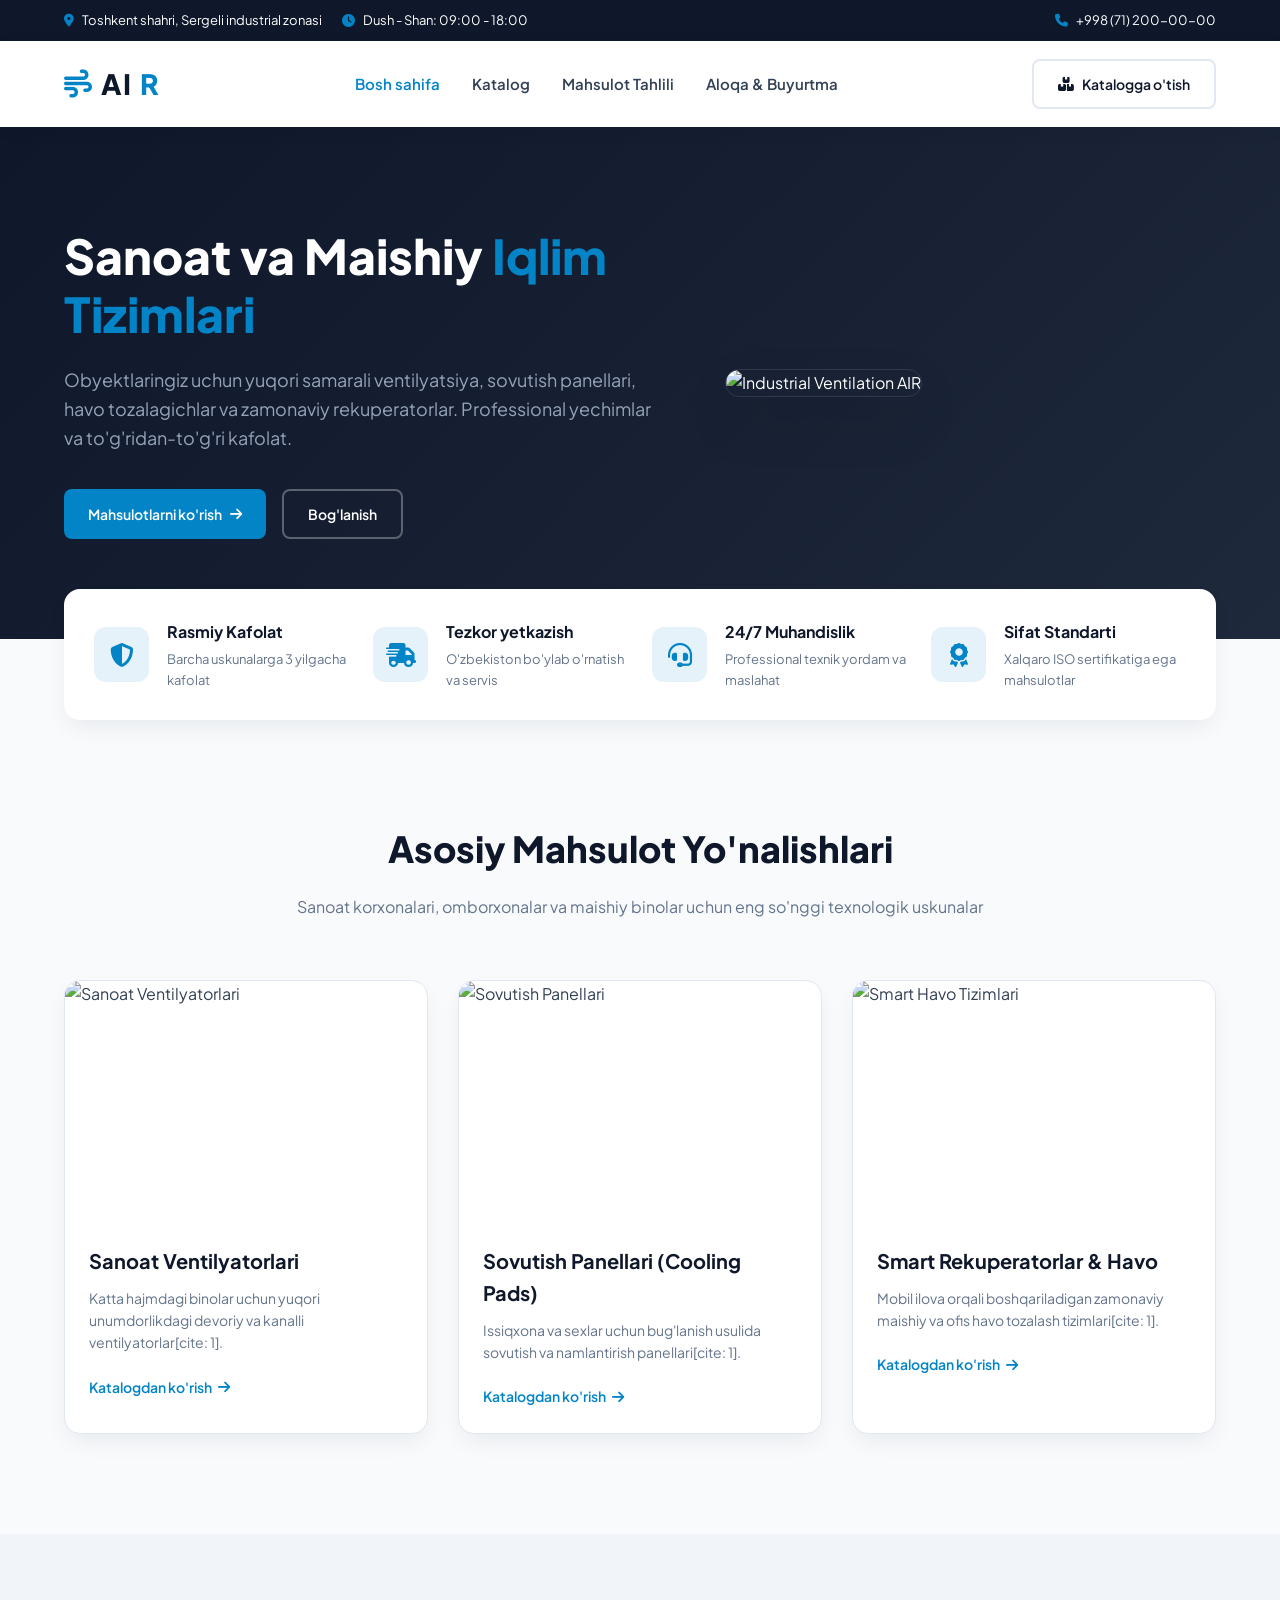
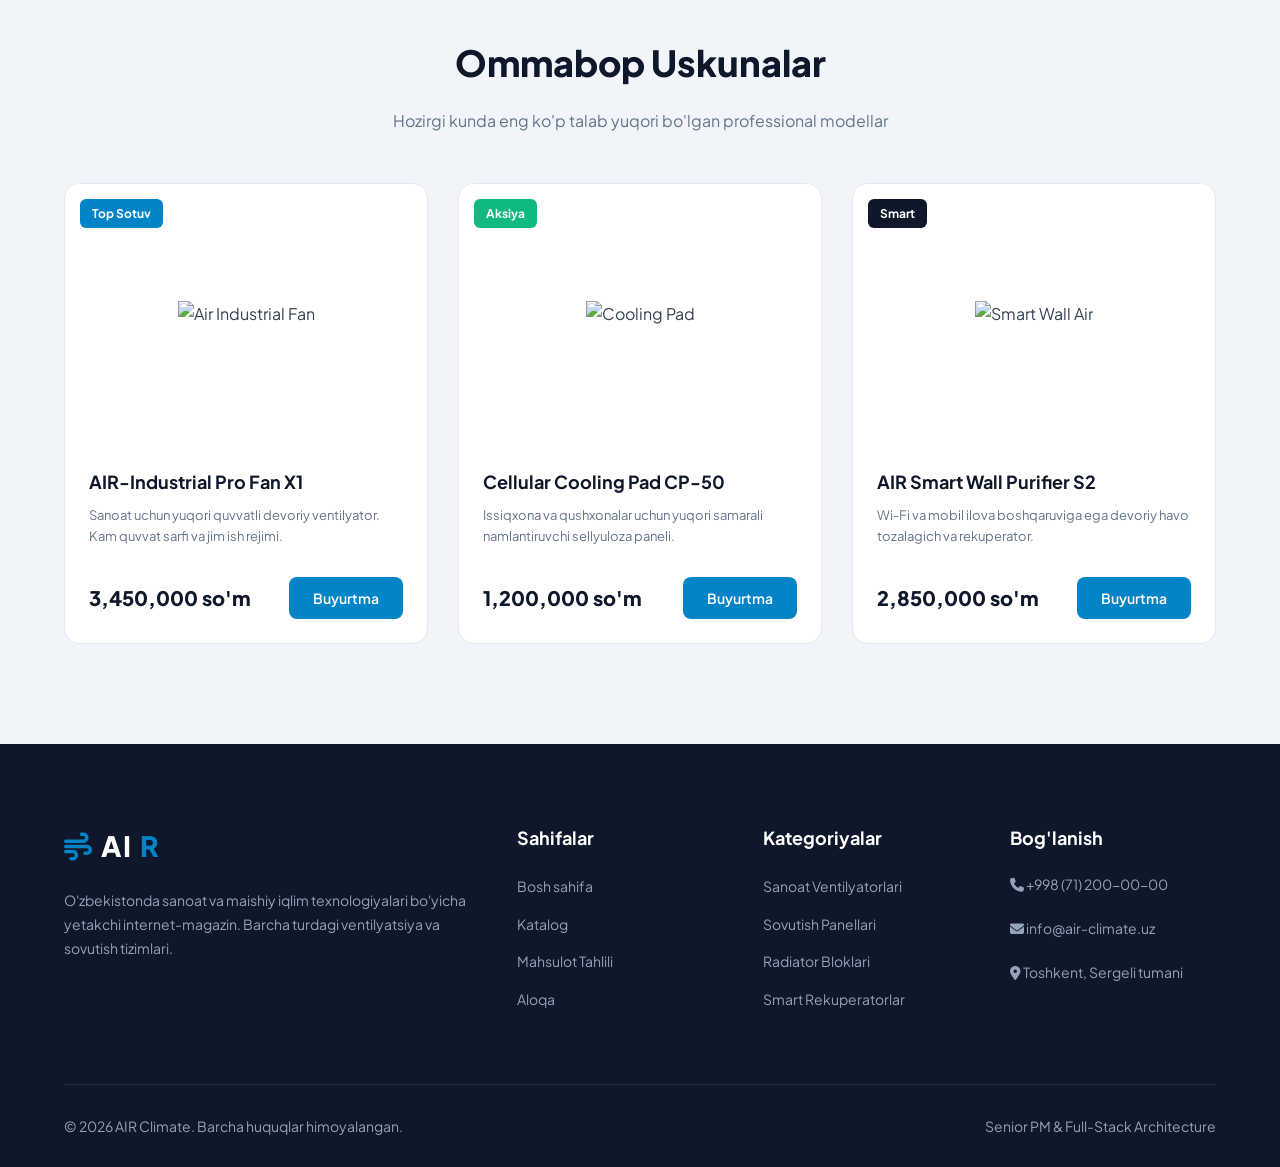
==== index.html @ 712cf358 "xabar" ====
<!DOCTYPE html>
<html lang="uz">
<head>
    <meta charset="UTF-8">
    <meta name="viewport" content="width=device-width, initial-scale=1.0">
    <title>AIR — Sanoat va Maishiy Ventilyatsiya, Sovutish Tizimlari</title>
    <!-- Google Fonts & FontAwesome -->
    <link href="https://fonts.googleapis.com/css2?family=Plus+Jakarta+Sans:wght@300;400;500;600;700;800&display=swap" rel="stylesheet">
    <link rel="stylesheet" href="https://cdnjs.cloudflare.com/ajax/libs/font-awesome/6.4.0/css/all.min.css">
    
    <style>
        :root {
            --primary: #0f172a;
            --primary-light: #1e293b;
            --accent: #0284c7;
            --accent-hover: #0369a1;
            --success: #10b981;
            --text-main: #334155;
            --text-light: #64748b;
            --bg-light: #f8fafc;
            --white: #ffffff;
            --border: #e2e8f0;
            --shadow: 0 10px 25px -5px rgba(15, 23, 42, 0.08);
            --transition: all 0.3s cubic-bezier(0.4, 0, 0.2, 1);
        }

        * {
            margin: 0;
            padding: 0;
            box-sizing: border-box;
            font-family: 'Plus Jakarta Sans', sans-serif;
        }

        body {
            background-color: var(--bg-light);
            color: var(--text-main);
            overflow-x: hidden;
            line-height: 1.6;
        }

        a {
            text-decoration: none;
            color: inherit;
        }

        ul {
            list-style: none;
        }

        /* Top Bar */
        .top-bar {
            background: var(--primary);
            color: var(--white);
            font-size: 13px;
            padding: 10px 5%;
            display: flex;
            justify-content: space-between;
            align-items: center;
        }

        .top-bar-left, .top-bar-right {
            display: flex;
            gap: 20px;
            align-items: center;
        }

        .top-bar i {
            color: var(--accent);
            margin-right: 6px;
        }

        /* Header & Navigation */
        header {
            background: var(--white);
            box-shadow: 0 4px 20px rgba(0,0,0,0.03);
            position: sticky;
            top: 0;
            z-index: 1000;
        }

        .navbar {
            max-width: 1400px;
            margin: 0 auto;
            padding: 18px 5%;
            display: flex;
            justify-content: space-between;
            align-items: center;
        }

        .logo {
            font-size: 28px;
            font-weight: 800;
            color: var(--primary);
            letter-spacing: 1px;
            display: flex;
            align-items: center;
            gap: 8px;
        }

        .logo span {
            color: var(--accent);
        }

        .nav-links {
            display: flex;
            gap: 32px;
            align-items: center;
        }

        .nav-links a {
            font-weight: 600;
            font-size: 15px;
            color: var(--text-main);
            transition: var(--transition);
        }

        .nav-links a:hover, .nav-links a.active {
            color: var(--accent);
        }

        .nav-actions {
            display: flex;
            gap: 15px;
            align-items: center;
        }

        .btn {
            padding: 12px 24px;
            border-radius: 8px;
            font-weight: 600;
            font-size: 14px;
            cursor: pointer;
            transition: var(--transition);
            border: none;
            display: inline-flex;
            align-items: center;
            gap: 8px;
        }

        .btn-primary {
            background: var(--accent);
            color: var(--white);
        }

        .btn-primary:hover {
            background: var(--accent-hover);
            transform: translateY(-2px);
            box-shadow: 0 6px 20px rgba(2, 132, 199, 0.3);
        }

        .btn-outline {
            background: transparent;
            border: 2px solid var(--border);
            color: var(--primary);
        }

        .btn-outline:hover {
            border-color: var(--accent);
            color: var(--accent);
        }

        /* Hero Section */
        .hero {
            background: linear-gradient(135deg, var(--primary) 0%, var(--primary-light) 100%);
            color: var(--white);
            padding: 100px 5%;
            position: relative;
            overflow: hidden;
        }

        .hero-container {
            max-width: 1400px;
            margin: 0 auto;
            display: grid;
            grid-template-columns: 1.1fr 0.9fr;
            gap: 60px;
            align-items: center;
        }

        .hero-content h1 {
            font-size: 48px;
            font-weight: 800;
            line-height: 1.2;
            margin-bottom: 24px;
        }

        .hero-content h1 span {
            color: var(--accent);
        }

        .hero-content p {
            font-size: 18px;
            color: #94a3b8;
            margin-bottom: 36px;
        }

        .hero-buttons {
            display: flex;
            gap: 16px;
        }

        .hero-image-wrapper {
            position: relative;
        }

        .hero-image-wrapper img {
            width: 100%;
            border-radius: 16px;
            box-shadow: 0 25px 50px -12px rgba(0, 0, 0, 0.5);
            border: 1px solid rgba(255,255,255,0.1);
        }

        /* Features Bar */
        .features-bar {
            max-width: 1400px;
            margin: -50px auto 0;
            padding: 0 5%;
            position: relative;
            z-index: 10;
        }

        .features-grid {
            background: var(--white);
            padding: 30px;
            border-radius: 16px;
            box-shadow: var(--shadow);
            display: grid;
            grid-template-columns: repeat(4, 1fr);
            gap: 24px;
        }

        .feature-item {
            display: flex;
            gap: 18px;
            align-items: center;
        }

        .feature-icon {
            width: 55px;
            height: 55px;
            background: rgba(2, 132, 199, 0.1);
            color: var(--accent);
            border-radius: 12px;
            display: flex;
            align-items: center;
            justify-content: center;
            font-size: 24px;
            flex-shrink: 0;
        }

        .feature-text h4 {
            font-size: 16px;
            font-weight: 700;
            color: var(--primary);
            margin-bottom: 4px;
        }

        .feature-text p {
            font-size: 13px;
            color: var(--text-light);
        }

        /* Categories Section */
        .section {
            max-width: 1400px;
            margin: 0 auto;
            padding: 100px 5%;
        }

        .section-header {
            text-align: center;
            max-width: 700px;
            margin: 0 auto 60px;
        }

        .section-header h2 {
            font-size: 36px;
            font-weight: 800;
            color: var(--primary);
            margin-bottom: 16px;
        }

        .section-header p {
            color: var(--text-light);
            font-size: 16px;
        }

        .categories-grid {
            display: grid;
            grid-template-columns: repeat(3, 1fr);
            gap: 30px;
        }

        .category-card {
            background: var(--white);
            border-radius: 16px;
            overflow: hidden;
            box-shadow: var(--shadow);
            transition: var(--transition);
            border: 1px solid var(--border);
        }

        .category-card:hover {
            transform: translateY(-8px);
            box-shadow: 0 20px 30px -10px rgba(0,0,0,0.1);
        }

        .category-img {
            height: 240px;
            width: 100%;
            overflow: hidden;
            position: relative;
        }

        .category-img img {
            width: 100%;
            height: 100%;
            object-fit: cover;
            transition: var(--transition);
        }

        .category-card:hover .category-img img {
            transform: scale(1.05);
        }

        .category-content {
            padding: 24px;
        }

        .category-content h3 {
            font-size: 20px;
            font-weight: 700;
            color: var(--primary);
            margin-bottom: 10px;
        }

        .category-content p {
            color: var(--text-light);
            font-size: 14px;
            margin-bottom: 20px;
        }

        .link-arrow {
            color: var(--accent);
            font-weight: 600;
            font-size: 14px;
            display: inline-flex;
            align-items: center;
            gap: 6px;
            transition: var(--transition);
        }

        .link-arrow:hover {
            gap: 10px;
        }

        /* Products Showcase */
        .products-section {
            background: #f1f5f9;
            padding: 100px 5%;
        }

        .products-grid {
            max-width: 1400px;
            margin: 0 auto;
            display: grid;
            grid-template-columns: repeat(3, 1fr);
            gap: 30px;
        }

        .product-card {
            background: var(--white);
            border-radius: 16px;
            border: 1px solid var(--border);
            overflow: hidden;
            display: flex;
            flex-direction: column;
            justify-content: space-between;
            transition: var(--transition);
        }

        .product-card:hover {
            transform: translateY(-5px);
            box-shadow: var(--shadow);
        }

        .product-badge {
            position: absolute;
            top: 15px;
            left: 15px;
            background: var(--accent);
            color: var(--white);
            padding: 5px 12px;
            font-size: 12px;
            font-weight: 700;
            border-radius: 6px;
            z-index: 2;
        }

        .product-img {
            height: 260px;
            position: relative;
            background: #fff;
            display: flex;
            align-items: center;
            justify-content: center;
            padding: 20px;
        }

        .product-img img {
            max-height: 100%;
            max-width: 100%;
            object-fit: contain;
        }

        .product-body {
            padding: 24px;
            flex-grow: 1;
            display: flex;
            flex-direction: column;
            justify-content: space-between;
        }

        .product-title {
            font-size: 18px;
            font-weight: 700;
            color: var(--primary);
            margin-bottom: 8px;
        }

        .product-desc {
            font-size: 13px;
            color: var(--text-light);
            margin-bottom: 16px;
        }

        .product-footer {
            display: flex;
            justify-content: space-between;
            align-items: center;
            margin-top: 15px;
        }

        .product-price {
            font-size: 20px;
            font-weight: 800;
            color: var(--primary);
        }

        /* Order Modal */
        .modal-overlay {
            position: fixed;
            top: 0;
            left: 0;
            width: 100%;
            height: 100%;
            background: rgba(15, 23, 42, 0.6);
            backdrop-filter: blur(5px);
            display: flex;
            align-items: center;
            justify-content: center;
            z-index: 2000;
            opacity: 0;
            visibility: hidden;
            transition: var(--transition);
        }

        .modal-overlay.active {
            opacity: 1;
            visibility: visible;
        }

        .modal {
            background: var(--white);
            width: 100%;
            max-width: 500px;
            border-radius: 20px;
            padding: 40px;
            box-shadow: 0 25px 50px -12px rgba(0, 0, 0, 0.25);
            transform: scale(0.9);
            transition: var(--transition);
            position: relative;
        }

        .modal-overlay.active .modal {
            transform: scale(1);
        }

        .modal-close {
            position: absolute;
            top: 20px;
            right: 20px;
            background: var(--bg-light);
            border: none;
            width: 36px;
            height: 36px;
            border-radius: 50%;
            font-size: 16px;
            cursor: pointer;
            color: var(--text-main);
            display: flex;
            align-items: center;
            justify-content: center;
            transition: var(--transition);
        }

        .modal-close:hover {
            background: var(--border);
        }

        .modal h3 {
            font-size: 24px;
            font-weight: 800;
            color: var(--primary);
            margin-bottom: 8px;
        }

        .modal p {
            color: var(--text-light);
            font-size: 14px;
            margin-bottom: 24px;
        }

        .form-group {
            margin-bottom: 20px;
        }

        .form-group label {
            display: block;
            font-size: 14px;
            font-weight: 600;
            color: var(--primary);
            margin-bottom: 8px;
        }

        .form-control {
            width: 100%;
            padding: 14px 16px;
            border: 2px solid var(--border);
            border-radius: 10px;
            font-size: 15px;
            outline: none;
            transition: var(--transition);
        }

        .form-control:focus {
            border-color: var(--accent);
        }

        /* Footer */
        footer {
            background: var(--primary);
            color: var(--white);
            padding: 80px 5% 30px;
        }

        .footer-grid {
            max-width: 1400px;
            margin: 0 auto 60px;
            display: grid;
            grid-template-columns: 2fr 1fr 1fr 1fr;
            gap: 40px;
        }

        .footer-col h4 {
            font-size: 18px;
            font-weight: 700;
            margin-bottom: 20px;
            color: var(--white);
        }

        .footer-col p {
            color: #94a3b8;
            font-size: 14px;
            margin-bottom: 20px;
            line-height: 1.7;
        }

        .footer-col ul li {
            margin-bottom: 12px;
        }

        .footer-col ul li a {
            color: #94a3b8;
            font-size: 14px;
            transition: var(--transition);
        }

        .footer-col ul li a:hover {
            color: var(--accent);
            padding-left: 5px;
        }

        .footer-bottom {
            max-width: 1400px;
            margin: 0 auto;
            padding-top: 30px;
            border-top: 1px solid rgba(255,255,255,0.1);
            display: flex;
            justify-content: space-between;
            align-items: center;
            color: #94a3b8;
            font-size: 14px;
        }

        @media (max-width: 1024px) {
            .hero-container, .features-grid, .categories-grid, .products-grid, .footer-grid {
                grid-template-columns: 1fr;
            }
            .nav-links {
                display: none;
            }
        }
    </style>
</head>
<body>

    <!-- Top Bar -->
    <div class="top-bar">
        <div class="top-bar-left">
            <span><i class="fa-solid fa-location-dot"></i> Toshkent shahri, Sergeli industrial zonasi</span>
            <span><i class="fa-solid fa-clock"></i> Dush - Shan: 09:00 - 18:00</span>
        </div>
        <div class="top-bar-right">
            <span><i class="fa-solid fa-phone"></i> +998 (71) 200-00-00</span>
        </div>
    </div>

    <!-- Header -->
    <header>
        <div class="navbar">
            <a href="index.html" class="logo">
                <i class="fa-solid fa-wind" style="color: var(--accent);"></i> AI<span>R</span>
            </a>
            <ul class="nav-links">
                <li><a href="index.html" class="active">Bosh sahifa</a></li>
                <li><a href="catalog.html">Katalog</a></li>
                <li><a href="product-detail.html">Mahsulot Tahlili</a></li>
                <li><a href="contact.html">Aloqa & Buyurtma</a></li>
            </ul>
            <div class="nav-actions">
                <a href="catalog.html" class="btn btn-outline"><i class="fa-solid fa-boxes-stacked"></i> Katalogga o'tish</a>
            </div>
        </div>
    </header>

    <!-- Hero Section -->
    <section class="hero">
        <div class="hero-container">
            <div class="hero-content">
                <h1>Sanoat va Maishiy <span>Iqlim Tizimlari</span></h1>
                <p>Obyektlaringiz uchun yuqori samarali ventilyatsiya, sovutish panellari, havo tozalagichlar va zamonaviy rekuperatorlar. Professional yechimlar va to'g'ridan-to'g'ri kafolat.</p>
                <div class="hero-buttons">
                    <a href="catalog.html" class="btn btn-primary">Mahsulotlarni ko'rish <i class="fa-solid fa-arrow-right"></i></a>
                    <a href="contact.html" class="btn btn-outline" style="color: white; border-color: rgba(255,255,255,0.3);">Bog'lanish</a>
                </div>
            </div>
            <div class="hero-image-wrapper">
                <img src="https://images.unsplash.com/photo-1581094288338-2314dddb7ece?auto=format&fit=crop&w=800&q=80" alt="Industrial Ventilation AIR">
            </div>
        </div>
    </section>

    <!-- Features Bar -->
    <div class="features-bar">
        <div class="features-grid">
            <div class="feature-item">
                <div class="feature-icon"><i class="fa-solid fa-shield-halved"></i></div>
                <div class="feature-text">
                    <h4>Rasmiy Kafolat</h4>
                    <p>Barcha uskunalarga 3 yilgacha kafolat</p>
                </div>
            </div>
            <div class="feature-item">
                <div class="feature-icon"><i class="fa-solid fa-truck-fast"></i></div>
                <div class="feature-text">
                    <h4>Tezkor yetkazish</h4>
                    <p>O'zbekiston bo'ylab o'rnatish va servis</p>
                </div>
            </div>
            <div class="feature-item">
                <div class="feature-icon"><i class="fa-solid fa-headset"></i></div>
                <div class="feature-text">
                    <h4>24/7 Muhandislik</h4>
                    <p>Professional texnik yordam va maslahat</p>
                </div>
            </div>
            <div class="feature-item">
                <div class="feature-icon"><i class="fa-solid fa-award"></i></div>
                <div class="feature-text">
                    <h4>Sifat Standarti</h4>
                    <p>Xalqaro ISO sertifikatiga ega mahsulotlar</p>
                </div>
            </div>
        </div>
    </div>

    <!-- Categories Section -->
    <section class="section">
        <div class="section-header">
            <h2>Asosiy Mahsulot Yo'nalishlari</h2>
            <p>Sanoat korxonalari, omborxonalar va maishiy binolar uchun eng so'nggi texnologik uskunalar</p>
        </div>
        <div class="categories-grid">
            <div class="category-card">
                <div class="category-img">
                    <img src="https://images.unsplash.com/photo-1621905251189-08b45d6a269e?auto=format&fit=crop&w=600&q=80" alt="Sanoat Ventilyatorlari">
                </div>
                <div class="category-content">
                    <h3>Sanoat Ventilyatorlari</h3>
                    <p>Katta hajmdagi binolar uchun yuqori unumdorlikdagi devoriy va kanalli ventilyatorlar[cite: 1].</p>
                    <a href="catalog.html" class="link-arrow">Katalogdan ko'rish <i class="fa-solid fa-arrow-right"></i></a>
                </div>
            </div>
            <div class="category-card">
                <div class="category-img">
                    <img src="https://images.unsplash.com/photo-1584622650111-993a426fbf0a?auto=format&fit=crop&w=600&q=80" alt="Sovutish Panellari">
                </div>
                <div class="category-content">
                    <h3>Sovutish Panellari (Cooling Pads)</h3>
                    <p>Issiqxona va sexlar uchun bug'lanish usulida sovutish va namlantirish panellari[cite: 1].</p>
                    <a href="catalog.html" class="link-arrow">Katalogdan ko'rish <i class="fa-solid fa-arrow-right"></i></a>
                </div>
            </div>
            <div class="category-card">
                <div class="category-img">
                    <img src="https://images.unsplash.com/photo-1541888946425-d0fbb18f86f8?auto=format&fit=crop&w=600&q=80" alt="Smart Havo Tizimlari">
                </div>
                <div class="category-content">
                    <h3>Smart Rekuperatorlar & Havo</h3>
                    <p>Mobil ilova orqali boshqariladigan zamonaviy maishiy va ofis havo tozalash tizimlari[cite: 1].</p>
                    <a href="catalog.html" class="link-arrow">Katalogdan ko'rish <i class="fa-solid fa-arrow-right"></i></a>
                </div>
            </div>
        </div>
    </section>

    <!-- Products Showcase -->
    <section class="products-section">
        <div class="section-header" style="margin-bottom: 50px;">
            <h2>Ommabop Uskunalar</h2>
            <p>Hozirgi kunda eng ko'p talab yuqori bo'lgan professional modellar</p>
        </div>
        <div class="products-grid">
            <!-- Product 1 -->
            <div class="product-card">
                <div class="product-img">
                    <span class="product-badge">Top Sotuv</span>
                    <img src="https://images.unsplash.com/photo-1621905251189-08b45d6a269e?auto=format&fit=crop&w=400&q=80" alt="Air Industrial Fan">
                </div>
                <div class="product-body">
                    <div>
                        <h4 class="product-title">AIR-Industrial Pro Fan X1</h4>
                        <p class="product-desc">Sanoat uchun yuqori quvvatli devoriy ventilyator. Kam quvvat sarfi va jim ish rejimi.</p>
                    </div>
                    <div class="product-footer">
                        <span class="product-price">3,450,000 so'm</span>
                        <button class="btn btn-primary" onclick="openModal('AIR-Industrial Pro Fan X1', '3,450,000 so\'m')">Buyurtma</button>
                    </div>
                </div>
            </div>
            <!-- Product 2 -->
            <div class="product-card">
                <div class="product-img">
                    <span class="product-badge" style="background: var(--success);">Aksiya</span>
                    <img src="https://images.unsplash.com/photo-1584622650111-993a426fbf0a?auto=format&fit=crop&w=400&q=80" alt="Cooling Pad">
                </div>
                <div class="product-body">
                    <div>
                        <h4 class="product-title">Cellular Cooling Pad CP-50</h4>
                        <p class="product-desc">Issiqxona va qushxonalar uchun yuqori samarali namlantiruvchi sellyuloza paneli.</p>
                    </div>
                    <div class="product-footer">
                        <span class="product-price">1,200,000 so'm</span>
                        <button class="btn btn-primary" onclick="openModal('Cellular Cooling Pad CP-50', '1,200,000 so\'m')">Buyurtma</button>
                    </div>
                </div>
            </div>
            <!-- Product 3 -->
            <div class="product-card">
                <div class="product-img">
                    <span class="product-badge" style="background: var(--primary);">Smart</span>
                    <img src="https://images.unsplash.com/photo-1541888946425-d0fbb18f86f8?auto=format&fit=crop&w=400&q=80" alt="Smart Wall Air">
                </div>
                <div class="product-body">
                    <div>
                        <h4 class="product-title">AIR Smart Wall Purifier S2</h4>
                        <p class="product-desc">Wi-Fi va mobil ilova boshqaruviga ega devoriy havo tozalagich va rekuperator.</p>
                    </div>
                    <div class="product-footer">
                        <span class="product-price">2,850,000 so'm</span>
                        <button class="btn btn-primary" onclick="openModal('AIR Smart Wall Purifier S2', '2,850,000 so\'m')">Buyurtma</button>
                    </div>
                </div>
            </div>
        </div>
    </section>

    <!-- Order Modal -->
    <div class="modal-overlay" id="orderModal">
        <div class="modal">
            <button class="modal-close" onclick="closeModal()"><i class="fa-solid fa-xmark"></i></button>
            <h3>Tezkor Buyurtma Berish</h3>
            <p id="modalProductInfo">Mahsulot tanlandi</p>
            <form id="telegramForm" onsubmit="sendToTelegram(event)">
                <div class="form-group">
                    <label>Ismingiz</label>
                    <input type="text" class="form-control" id="clientName" placeholder="Masalan: Anvar Karimov" required>
                </div>
                <div class="form-group">
                    <label>Telefon raqamingiz</label>
                    <input type="tel" class="form-control" id="clientPhone" placeholder="+998 90 123 45 67" required>
                </div>
                <div class="form-group">
                    <label>Yetkazish manzili yoki Izoh</label>
                    <textarea class="form-control" id="clientAddress" rows="3" placeholder="Shahar, tuman, ko'cha yoki mo'ljal..." required></textarea>
                </div>
                <button type="submit" class="btn btn-primary" style="width: 100%; justify-content: center;">Buyurtmani Yuborish</button>
            </form>
        </div>
    </div>

    <!-- Footer -->
    <footer>
        <div class="footer-grid">
            <div class="footer-col">
                <div class="logo" style="color: white; margin-bottom: 20px;">
                    <i class="fa-solid fa-wind" style="color: var(--accent);"></i> AI<span>R</span>
                </div>
                <p>O'zbekistonda sanoat va maishiy iqlim texnologiyalari bo'yicha yetakchi internet-magazin. Barcha turdagi ventilyatsiya va sovutish tizimlari.</p>
            </div>
            <div class="footer-col">
                <h4>Sahifalar</h4>
                <ul>
                    <li><a href="index.html">Bosh sahifa</a></li>
                    <li><a href="catalog.html">Katalog</a></li>
                    <li><a href="product-detail.html">Mahsulot Tahlili</a></li>
                    <li><a href="contact.html">Aloqa</a></li>
                </ul>
            </div>
            <div class="footer-col">
                <h4>Kategoriyalar</h4>
                <ul>
                    <li><a href="catalog.html">Sanoat Ventilyatorlari</a></li>
                    <li><a href="catalog.html">Sovutish Panellari</a></li>
                    <li><a href="catalog.html">Radiator Bloklari</a></li>
                    <li><a href="catalog.html">Smart Rekuperatorlar</a></li>
                </ul>
            </div>
            <div class="footer-col">
                <h4>Bog'lanish</h4>
                <p><i class="fa-solid fa-phone"></i> +998 (71) 200-00-00</p>
                <p><i class="fa-solid fa-envelope"></i> info@air-climate.uz</p>
                <p><i class="fa-solid fa-location-dot"></i> Toshkent, Sergeli tumani</p>
            </div>
        </div>
        <div class="footer-bottom">
            <p>&copy; 2026 AIR Climate. Barcha huquqlar himoyalangan.</p>
            <p>Senior PM & Full-Stack Architecture</p>
        </div>
    </footer>

    <!-- JavaScript for Telegram API Integration -->
    <script>
        let selectedProduct = '';
        let selectedPrice = '';

        function openModal(productName, productPrice) {
            selectedProduct = productName;
            selectedPrice = productPrice;
            document.getElementById('modalProductInfo').innerText = `Tanlangan: ${productName} — ${productPrice}`;
            document.getElementById('orderModal').classList.add('active');
        }

        function closeModal() {
            document.getElementById('orderModal').classList.remove('active');
        }

        // Telegram Bot API Integratsiyasi (User ID: 5973007672[cite: 1])
        const BOT_TOKEN = '8870087140:AAGhmm0WlIbp60iE2nBXagUrgWWs0n7otF0';
        const CHAT_ID = '5973007672'; //[cite: 1]

        async function sendToTelegram(event) {
            event.preventDefault();

            const name = document.getElementById('clientName').value;
            const phone = document.getElementById('clientPhone').value;
            const address = document.getElementById('clientAddress').value;

            const message = `🚨 *Yangi Buyurtma - AIR Magazin*\n\n` +
                            `📦 *Mahsulot:* ${selectedProduct}\n` +
                            `💰 *Narxi:* ${selectedPrice}\n` +
                            `👤 *Mijoz:* ${name}\n` +
                            `📞 *Telefon:* ${phone}\n` +
                            `📍 *Manzil:* ${address}\n` +
                            `⏰ *Vaqt:* ${new Date().toLocaleString()}`;

            const url = `https://api.telegram.org/bot${BOT_TOKEN}/sendMessage`;

            try {
                const response = await fetch(url, {
                    method: 'POST',
                    headers: {
                        'Content-Type': 'application/json'
                    },
                    body: JSON.stringify({
                        chat_id: CHAT_ID,
                        text: message,
                        parse_mode: 'Markdown'
                    })
                });

                const data = await response.json();
                if (data.ok) {
                    alert('Buyurtmangiz muvaffaqiyatli qabul qilindi! Tez orada operatorlarimiz siz bilan bog\'lanishadi va buyurtma Telegram botga yuborildi.');
                    closeModal();
                    document.getElementById('telegramForm').reset();
                } else {
                    alert('Xatolik yuz berdi. Iltimos qaytadan urinib ko\'ring.');
                }
            } catch (error) {
                console.error('Error:', error);
                alert('Tarmoqda xatolik yuz berdi.');
            }
        }
    </script>
</body>
</html>
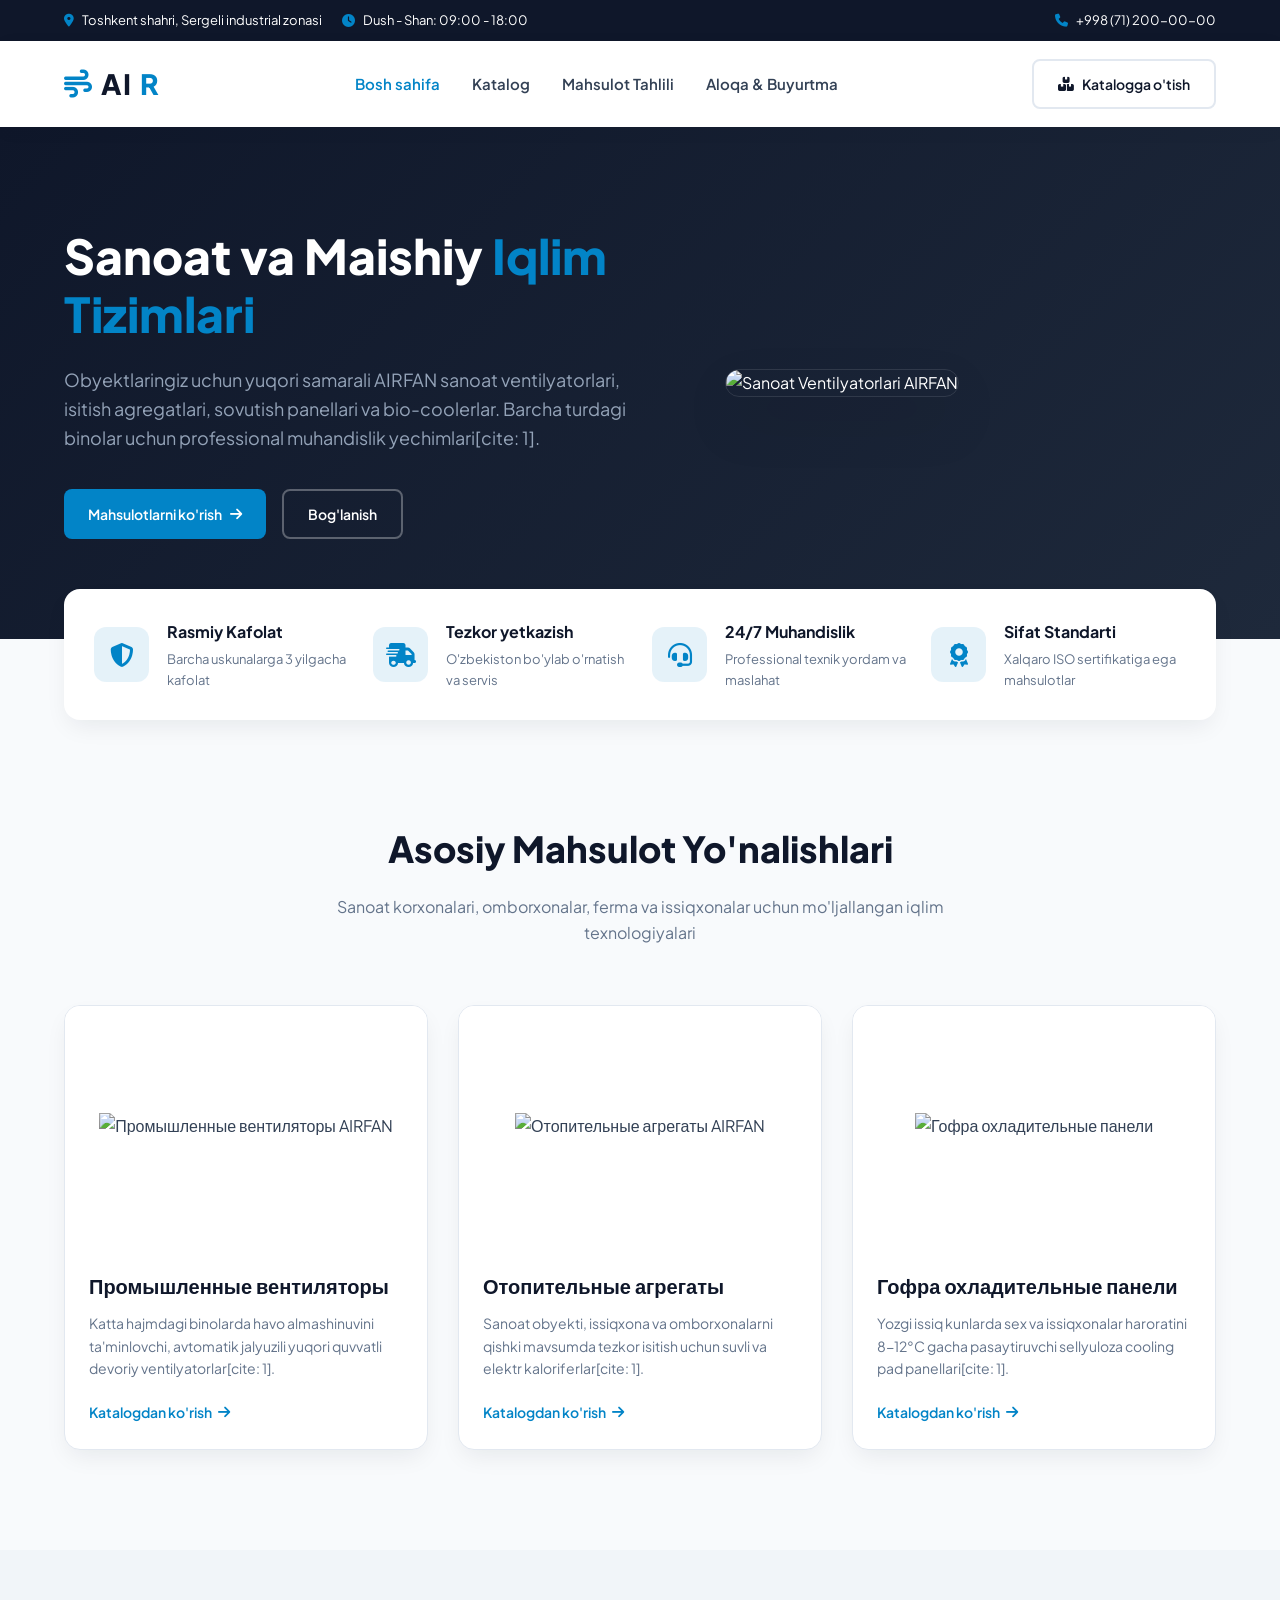
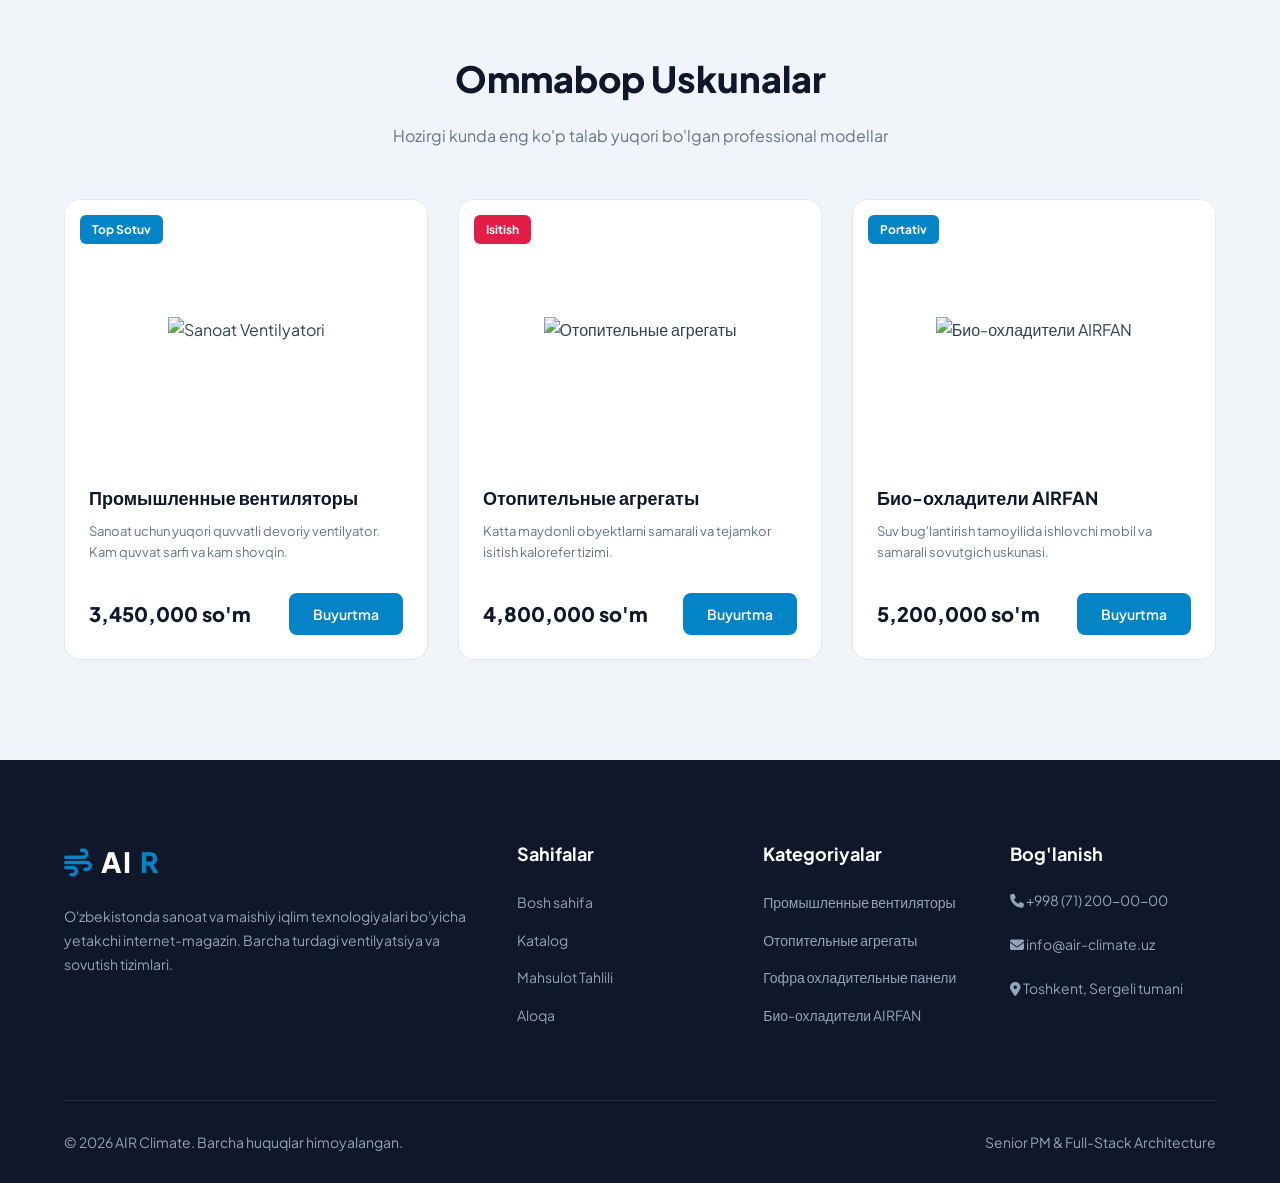
==== commit 08c8035a: "xabar" ====
--- a/index.html
+++ b/index.html
@@ -310,12 +310,16 @@
             width: 100%;
             overflow: hidden;
             position: relative;
+            background: #fff;
+            display: flex;
+            align-items: center;
+            justify-content: center;
         }
 
         .category-img img {
-            width: 100%;
-            height: 100%;
-            object-fit: cover;
+            max-width: 100%;
+            max-height: 100%;
+            object-fit: contain;
             transition: var(--transition);
         }
 
@@ -644,19 +648,19 @@
         </div>
     </header>
 
-    <!-- Hero Section -->
+    <!-- Hero Section (Фото 1) -->
     <section class="hero">
         <div class="hero-container">
             <div class="hero-content">
                 <h1>Sanoat va Maishiy <span>Iqlim Tizimlari</span></h1>
-                <p>Obyektlaringiz uchun yuqori samarali ventilyatsiya, sovutish panellari, havo tozalagichlar va zamonaviy rekuperatorlar. Professional yechimlar va to'g'ridan-to'g'ri kafolat.</p>
+                <p>Obyektlaringiz uchun yuqori samarali AIRFAN sanoat ventilyatorlari, isitish agregatlari, sovutish panellari va bio-coolerlar. Barcha turdagi binolar uchun professional muhandislik yechimlari[cite: 1].</p>
                 <div class="hero-buttons">
                     <a href="catalog.html" class="btn btn-primary">Mahsulotlarni ko'rish <i class="fa-solid fa-arrow-right"></i></a>
                     <a href="contact.html" class="btn btn-outline" style="color: white; border-color: rgba(255,255,255,0.3);">Bog'lanish</a>
                 </div>
             </div>
             <div class="hero-image-wrapper">
-                <img src="https://images.unsplash.com/photo-1581094288338-2314dddb7ece?auto=format&fit=crop&w=800&q=80" alt="Industrial Ventilation AIR">
+                <img src="https://airfan.uz/thumb/2/feMxRV-xUJcWnpyn7FKtiQ/1200r/d/glavnaya-4_2.jpg" alt="Sanoat Ventilyatorlari AIRFAN">
             </div>
         </div>
     </section>
@@ -695,43 +699,50 @@
         </div>
     </div>
 
-    <!-- Categories Section -->
+    <!-- Categories Section (Фото 2 и 3) -->
     <section class="section">
         <div class="section-header">
             <h2>Asosiy Mahsulot Yo'nalishlari</h2>
-            <p>Sanoat korxonalari, omborxonalar va maishiy binolar uchun eng so'nggi texnologik uskunalar</p>
+            <p>Sanoat korxonalari, omborxonalar, ferma va issiqxonalar uchun mo'ljallangan iqlim texnologiyalari</p>
         </div>
         <div class="categories-grid">
+            
+            <!-- Category 1 (Фото 2) -->
             <div class="category-card">
                 <div class="category-img">
-                    <img src="https://images.unsplash.com/photo-1621905251189-08b45d6a269e?auto=format&fit=crop&w=600&q=80" alt="Sanoat Ventilyatorlari">
+                    <img src="https://airfan.uz/thumb/2/ZsX6eufhlv02a_unulOW2g/1200r/d/26.jpg" alt="Промышленные вентиляторы AIRFAN">
                 </div>
                 <div class="category-content">
-                    <h3>Sanoat Ventilyatorlari</h3>
-                    <p>Katta hajmdagi binolar uchun yuqori unumdorlikdagi devoriy va kanalli ventilyatorlar[cite: 1].</p>
+                    <h3>Промышленные вентиляторы</h3>
+                    <p>Katta hajmdagi binolarda havo almashinuvini ta'minlovchi, avtomatik jalyuzili yuqori quvvatli devoriy ventilyatorlar[cite: 1].</p>
                     <a href="catalog.html" class="link-arrow">Katalogdan ko'rish <i class="fa-solid fa-arrow-right"></i></a>
                 </div>
             </div>
+
+            <!-- Category 2 (Фото 3) -->
             <div class="category-card">
                 <div class="category-img">
-                    <img src="https://images.unsplash.com/photo-1584622650111-993a426fbf0a?auto=format&fit=crop&w=600&q=80" alt="Sovutish Panellari">
+                    <img src="https://airfan.uz/thumb/2/rsVzMzKHSt2SvZZminxczw/1200r/d/6_3.jpg" alt="Отопительные агрегаты AIRFAN">
                 </div>
                 <div class="category-content">
-                    <h3>Sovutish Panellari (Cooling Pads)</h3>
-                    <p>Issiqxona va sexlar uchun bug'lanish usulida sovutish va namlantirish panellari[cite: 1].</p>
+                    <h3>Отопительные агрегаты</h3>
+                    <p>Sanoat obyekti, issiqxona va omborxonalarni qishki mavsumda tezkor isitish uchun suvli va elektr kaloriferlar[cite: 1].</p>
                     <a href="catalog.html" class="link-arrow">Katalogdan ko'rish <i class="fa-solid fa-arrow-right"></i></a>
                 </div>
             </div>
+
+            <!-- Category 3 -->
             <div class="category-card">
                 <div class="category-img">
-                    <img src="https://images.unsplash.com/photo-1541888946425-d0fbb18f86f8?auto=format&fit=crop&w=600&q=80" alt="Smart Havo Tizimlari">
+                    <img src="https://airfan.uz/thumb/2/AAYMvPB7iBwS2VazG23t9Q/1200r/d/image1222.png" alt="Гофра охладительные панели">
                 </div>
                 <div class="category-content">
-                    <h3>Smart Rekuperatorlar & Havo</h3>
-                    <p>Mobil ilova orqali boshqariladigan zamonaviy maishiy va ofis havo tozalash tizimlari[cite: 1].</p>
+                    <h3>Гофра охладительные панели</h3>
+                    <p>Yozgi issiq kunlarda sex va issiqxonalar haroratini 8-12°C gacha pasaytiruvchi sellyuloza cooling pad panellari[cite: 1].</p>
                     <a href="catalog.html" class="link-arrow">Katalogdan ko'rish <i class="fa-solid fa-arrow-right"></i></a>
                 </div>
             </div>
+
         </div>
     </section>
 
@@ -746,50 +757,50 @@
             <div class="product-card">
                 <div class="product-img">
                     <span class="product-badge">Top Sotuv</span>
-                    <img src="https://images.unsplash.com/photo-1621905251189-08b45d6a269e?auto=format&fit=crop&w=400&q=80" alt="Air Industrial Fan">
+                    <img src="https://airfan.uz/thumb/2/yzc3Lm7g6vigUG7zDn1mhw/1200r/d/image11380_1_0.png" alt="Sanoat Ventilyatori">
                 </div>
                 <div class="product-body">
                     <div>
-                        <h4 class="product-title">AIR-Industrial Pro Fan X1</h4>
-                        <p class="product-desc">Sanoat uchun yuqori quvvatli devoriy ventilyator. Kam quvvat sarfi va jim ish rejimi.</p>
+                        <h4 class="product-title">Промышленные вентиляторы</h4>
+                        <p class="product-desc">Sanoat uchun yuqori quvvatli devoriy ventilyator. Kam quvvat sarfi va kam shovqin.</p>
                     </div>
                     <div class="product-footer">
                         <span class="product-price">3,450,000 so'm</span>
-                        <button class="btn btn-primary" onclick="openModal('AIR-Industrial Pro Fan X1', '3,450,000 so\'m')">Buyurtma</button>
+                        <button class="btn btn-primary" onclick="openModal('Промышленные вентиляторы', '3,450,000 so\'m')">Buyurtma</button>
                     </div>
                 </div>
             </div>
             <!-- Product 2 -->
             <div class="product-card">
                 <div class="product-img">
-                    <span class="product-badge" style="background: var(--success);">Aksiya</span>
-                    <img src="https://images.unsplash.com/photo-1584622650111-993a426fbf0a?auto=format&fit=crop&w=400&q=80" alt="Cooling Pad">
+                    <span class="product-badge" style="background: #e11d48;">Isitish</span>
+                    <img src="https://airfan.uz/thumb/2/qO_2CHLSrfEQ4OkXnjct5g/1200r/d/image1510.png" alt="Отопительные агрегаты">
                 </div>
                 <div class="product-body">
                     <div>
-                        <h4 class="product-title">Cellular Cooling Pad CP-50</h4>
-                        <p class="product-desc">Issiqxona va qushxonalar uchun yuqori samarali namlantiruvchi sellyuloza paneli.</p>
+                        <h4 class="product-title">Отопительные агрегаты</h4>
+                        <p class="product-desc">Katta maydonli obyektlarni samarali va tejamkor isitish kalorefer tizimi.</p>
                     </div>
                     <div class="product-footer">
-                        <span class="product-price">1,200,000 so'm</span>
-                        <button class="btn btn-primary" onclick="openModal('Cellular Cooling Pad CP-50', '1,200,000 so\'m')">Buyurtma</button>
+                        <span class="product-price">4,800,000 so'm</span>
+                        <button class="btn btn-primary" onclick="openModal('Отопительные агрегаты', '4,800,000 so\'m')">Buyurtma</button>
                     </div>
                 </div>
             </div>
             <!-- Product 3 -->
             <div class="product-card">
                 <div class="product-img">
-                    <span class="product-badge" style="background: var(--primary);">Smart</span>
-                    <img src="https://images.unsplash.com/photo-1541888946425-d0fbb18f86f8?auto=format&fit=crop&w=400&q=80" alt="Smart Wall Air">
+                    <span class="product-badge" style="background: var(--accent);">Portativ</span>
+                    <img src="https://airfan.uz/thumb/2/eXtdmy30UKRVJftBgFwacw/1200r/d/image1.png" alt="Био-охладители AIRFAN">
                 </div>
                 <div class="product-body">
                     <div>
-                        <h4 class="product-title">AIR Smart Wall Purifier S2</h4>
-                        <p class="product-desc">Wi-Fi va mobil ilova boshqaruviga ega devoriy havo tozalagich va rekuperator.</p>
+                        <h4 class="product-title">Био-охладители AIRFAN</h4>
+                        <p class="product-desc">Suv bug'lantirish tamoyilida ishlovchi mobil va samarali sovutgich uskunasi.</p>
                     </div>
                     <div class="product-footer">
-                        <span class="product-price">2,850,000 so'm</span>
-                        <button class="btn btn-primary" onclick="openModal('AIR Smart Wall Purifier S2', '2,850,000 so\'m')">Buyurtma</button>
+                        <span class="product-price">5,200,000 so'm</span>
+                        <button class="btn btn-primary" onclick="openModal('Био-охладители AIRFAN', '5,200,000 so\'m')">Buyurtma</button>
                     </div>
                 </div>
             </div>
@@ -813,7 +824,7 @@
                 </div>
                 <div class="form-group">
                     <label>Yetkazish manzili yoki Izoh</label>
-                    <textarea class="form-control" id="clientAddress" rows="3" placeholder="Shahar, tuman, ko'cha yoki mo'ljal..." required></textarea>
+                    <textarea class="form-control" id="clientAddress" rows="3" placeholder="Shahar, tuman, ko'cha..." required></textarea>
                 </div>
                 <button type="submit" class="btn btn-primary" style="width: 100%; justify-content: center;">Buyurtmani Yuborish</button>
             </form>
@@ -841,10 +852,10 @@
             <div class="footer-col">
                 <h4>Kategoriyalar</h4>
                 <ul>
-                    <li><a href="catalog.html">Sanoat Ventilyatorlari</a></li>
-                    <li><a href="catalog.html">Sovutish Panellari</a></li>
-                    <li><a href="catalog.html">Radiator Bloklari</a></li>
-                    <li><a href="catalog.html">Smart Rekuperatorlar</a></li>
+                    <li><a href="catalog.html">Промышленные вентиляторы</a></li>
+                    <li><a href="catalog.html">Отопительные агрегаты</a></li>
+                    <li><a href="catalog.html">Гофра охладительные панели</a></li>
+                    <li><a href="catalog.html">Био-охладители AIRFAN</a></li>
                 </ul>
             </div>
             <div class="footer-col">
@@ -876,9 +887,9 @@
             document.getElementById('orderModal').classList.remove('active');
         }
 
-        // Telegram Bot API Integratsiyasi (User ID: 5973007672[cite: 1])
+        // Telegram Bot API Integratsiyasi (User ID: 5973007672)[cite: 1]
         const BOT_TOKEN = '8870087140:AAGhmm0WlIbp60iE2nBXagUrgWWs0n7otF0';
-        const CHAT_ID = '5973007672'; //[cite: 1]
+        const CHAT_ID = '5973007672';[cite: 1]
 
         async function sendToTelegram(event) {
             event.preventDefault();
@@ -912,7 +923,7 @@
 
                 const data = await response.json();
                 if (data.ok) {
-                    alert('Buyurtmangiz muvaffaqiyatli qabul qilindi! Tez orada operatorlarimiz siz bilan bog\'lanishadi va buyurtma Telegram botga yuborildi.');
+                    alert('Buyurtmangiz muvaffaqiyatli qabul qilindi! Tez orada operatorlarimiz siz bilan bog\'lanishadi.');
                     closeModal();
                     document.getElementById('telegramForm').reset();
                 } else {
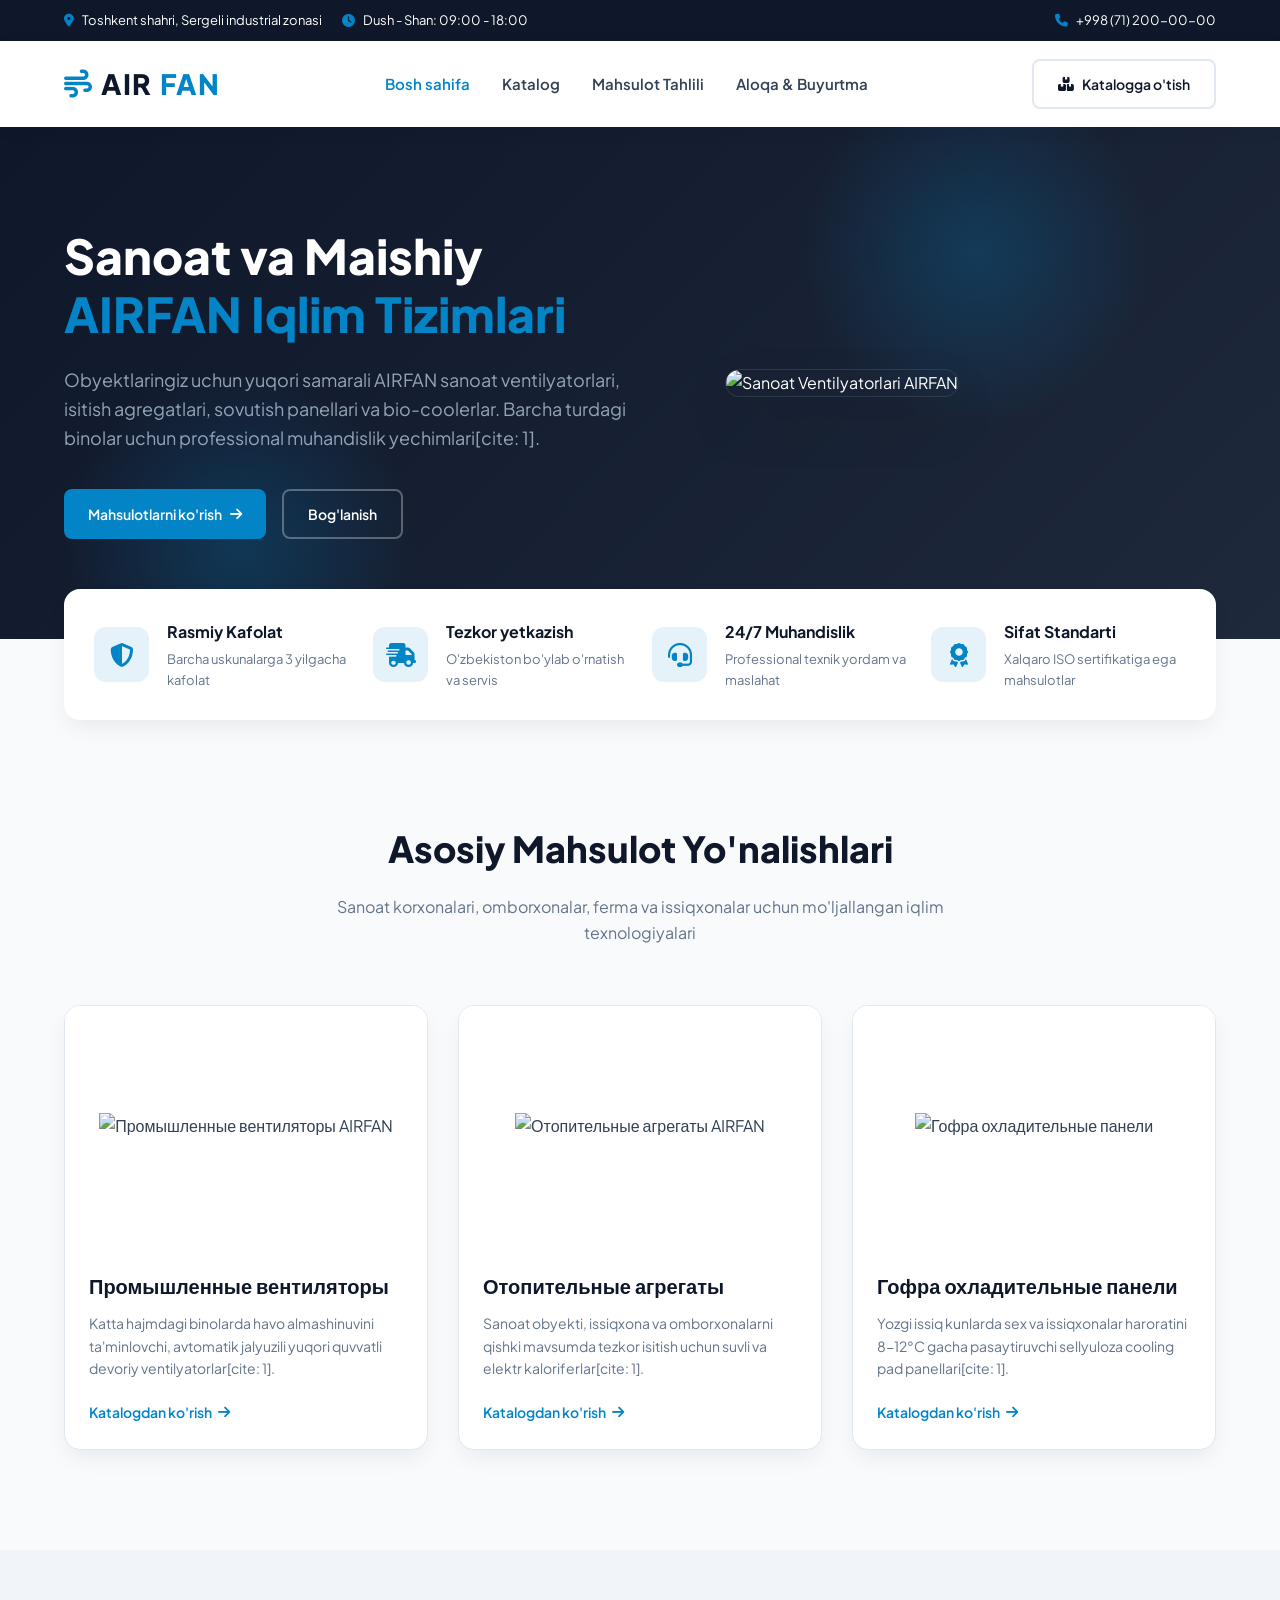
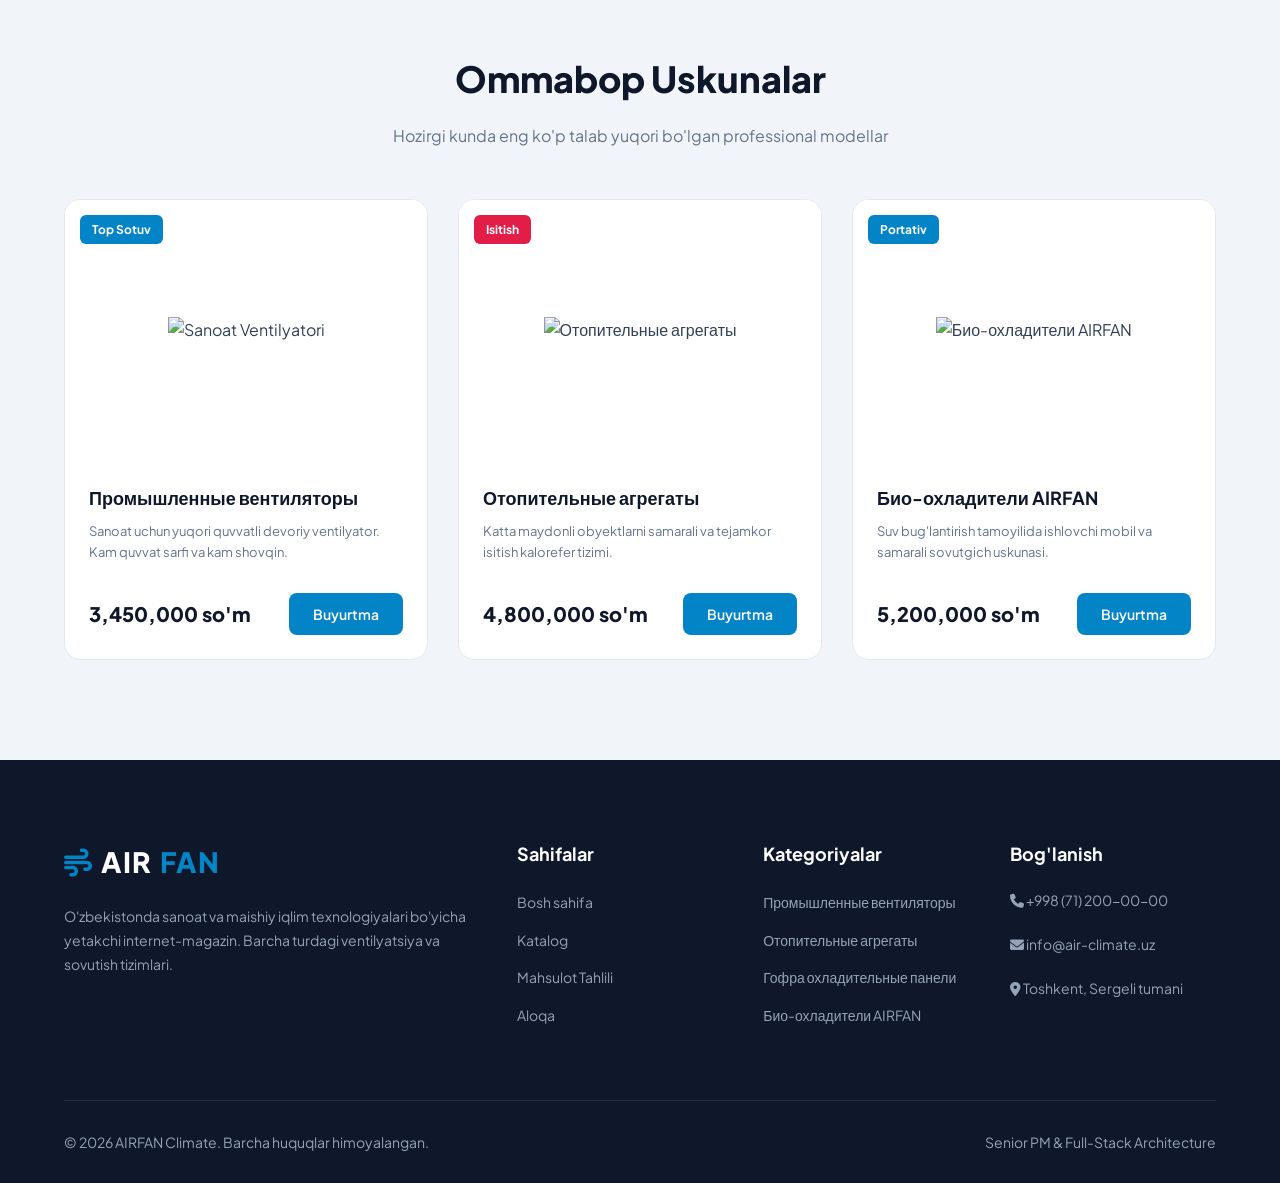
==== commit 3caccb93: "feat: rebrand project to AIRFAN and add hero section animations and UI enhancements" ====
--- a/index.html
+++ b/index.html
@@ -3,7 +3,7 @@
 <head>
     <meta charset="UTF-8">
     <meta name="viewport" content="width=device-width, initial-scale=1.0">
-    <title>AIR — Sanoat va Maishiy Ventilyatsiya, Sovutish Tizimlari</title>
+    <title>AIRFAN — Sanoat va Maishiy Ventilyatsiya, Sovutish Tizimlari</title>
     <!-- Google Fonts & FontAwesome -->
     <link href="https://fonts.googleapis.com/css2?family=Plus+Jakarta+Sans:wght@300;400;500;600;700;800&display=swap" rel="stylesheet">
     <link rel="stylesheet" href="https://cdnjs.cloudflare.com/ajax/libs/font-awesome/6.4.0/css/all.min.css">
@@ -159,7 +159,7 @@
             color: var(--accent);
         }
 
-        /* Hero Section */
+        /* Hero Section Animation Styles */
         .hero {
             background: linear-gradient(135deg, var(--primary) 0%, var(--primary-light) 100%);
             color: var(--white);
@@ -168,6 +168,34 @@
             overflow: hidden;
         }
 
+        /* Animated Glowing Orbs Background */
+        .hero::before, .hero::after {
+            content: '';
+            position: absolute;
+            width: 350px;
+            height: 350px;
+            border-radius: 50%;
+            background: radial-gradient(circle, rgba(2, 132, 199, 0.25) 0%, rgba(2, 132, 199, 0) 70%);
+            animation: pulseGlow 6s infinite alternate ease-in-out;
+            pointer-events: none;
+        }
+
+        .hero::before {
+            top: -50px;
+            right: 10%;
+        }
+
+        .hero::after {
+            bottom: -80px;
+            left: 5%;
+            animation-delay: 3s;
+        }
+
+        @keyframes pulseGlow {
+            0% { transform: scale(1) translateY(0); opacity: 0.5; }
+            100% { transform: scale(1.3) translateY(-20px); opacity: 0.8; }
+        }
+
         .hero-container {
             max-width: 1400px;
             margin: 0 auto;
@@ -175,32 +203,55 @@
             grid-template-columns: 1.1fr 0.9fr;
             gap: 60px;
             align-items: center;
-        }
-
+            position: relative;
+            z-index: 2;
+        }
+
+        /* Fade-in-up animations for content */
         .hero-content h1 {
             font-size: 48px;
             font-weight: 800;
             line-height: 1.2;
             margin-bottom: 24px;
+            animation: fadeInUp 1s ease-out forwards;
+            opacity: 0;
         }
 
         .hero-content h1 span {
             color: var(--accent);
+            display: inline-block;
         }
 
         .hero-content p {
             font-size: 18px;
             color: #94a3b8;
             margin-bottom: 36px;
+            animation: fadeInUp 1s ease-out 0.2s forwards;
+            opacity: 0;
         }
 
         .hero-buttons {
             display: flex;
             gap: 16px;
-        }
-
+            animation: fadeInUp 1s ease-out 0.4s forwards;
+            opacity: 0;
+        }
+
+        @keyframes fadeInUp {
+            from {
+                opacity: 0;
+                transform: translateY(30px);
+            }
+            to {
+                opacity: 1;
+                transform: translateY(0);
+            }
+        }
+
+        /* Floating Animation for Hero Image */
         .hero-image-wrapper {
             position: relative;
+            animation: floatAnimation 5s ease-in-out infinite;
         }
 
         .hero-image-wrapper img {
@@ -208,6 +259,18 @@
             border-radius: 16px;
             box-shadow: 0 25px 50px -12px rgba(0, 0, 0, 0.5);
             border: 1px solid rgba(255,255,255,0.1);
+            transition: var(--transition);
+        }
+
+        .hero-image-wrapper:hover img {
+            transform: scale(1.02);
+            box-shadow: 0 30px 60px -10px rgba(2, 132, 199, 0.4);
+        }
+
+        @keyframes floatAnimation {
+            0% { transform: translateY(0px); }
+            50% { transform: translateY(-15px); }
+            100% { transform: translateY(0px); }
         }
 
         /* Features Bar */
@@ -634,7 +697,7 @@
     <header>
         <div class="navbar">
             <a href="index.html" class="logo">
-                <i class="fa-solid fa-wind" style="color: var(--accent);"></i> AI<span>R</span>
+                <i class="fa-solid fa-wind" style="color: var(--accent);"></i> AIR<span>FAN</span>
             </a>
             <ul class="nav-links">
                 <li><a href="index.html" class="active">Bosh sahifa</a></li>
@@ -648,11 +711,11 @@
         </div>
     </header>
 
-    <!-- Hero Section (Фото 1) -->
+    <!-- Hero Section (Анимированный первый слайд с новым названием AIRFAN) -->
     <section class="hero">
         <div class="hero-container">
             <div class="hero-content">
-                <h1>Sanoat va Maishiy <span>Iqlim Tizimlari</span></h1>
+                <h1>Sanoat va Maishiy <span>AIRFAN Iqlim Tizimlari</span></h1>
                 <p>Obyektlaringiz uchun yuqori samarali AIRFAN sanoat ventilyatorlari, isitish agregatlari, sovutish panellari va bio-coolerlar. Barcha turdagi binolar uchun professional muhandislik yechimlari[cite: 1].</p>
                 <div class="hero-buttons">
                     <a href="catalog.html" class="btn btn-primary">Mahsulotlarni ko'rish <i class="fa-solid fa-arrow-right"></i></a>
@@ -699,7 +762,7 @@
         </div>
     </div>
 
-    <!-- Categories Section (Фото 2 и 3) -->
+    <!-- Categories Section -->
     <section class="section">
         <div class="section-header">
             <h2>Asosiy Mahsulot Yo'nalishlari</h2>
@@ -707,7 +770,7 @@
         </div>
         <div class="categories-grid">
             
-            <!-- Category 1 (Фото 2) -->
+            <!-- Category 1 -->
             <div class="category-card">
                 <div class="category-img">
                     <img src="https://airfan.uz/thumb/2/ZsX6eufhlv02a_unulOW2g/1200r/d/26.jpg" alt="Промышленные вентиляторы AIRFAN">
@@ -719,7 +782,7 @@
                 </div>
             </div>
 
-            <!-- Category 2 (Фото 3) -->
+            <!-- Category 2 -->
             <div class="category-card">
                 <div class="category-img">
                     <img src="https://airfan.uz/thumb/2/rsVzMzKHSt2SvZZminxczw/1200r/d/6_3.jpg" alt="Отопительные агрегаты AIRFAN">
@@ -836,7 +899,7 @@
         <div class="footer-grid">
             <div class="footer-col">
                 <div class="logo" style="color: white; margin-bottom: 20px;">
-                    <i class="fa-solid fa-wind" style="color: var(--accent);"></i> AI<span>R</span>
+                    <i class="fa-solid fa-wind" style="color: var(--accent);"></i> AIR<span>FAN</span>
                 </div>
                 <p>O'zbekistonda sanoat va maishiy iqlim texnologiyalari bo'yicha yetakchi internet-magazin. Barcha turdagi ventilyatsiya va sovutish tizimlari.</p>
             </div>
@@ -866,7 +929,7 @@
             </div>
         </div>
         <div class="footer-bottom">
-            <p>&copy; 2026 AIR Climate. Barcha huquqlar himoyalangan.</p>
+            <p>&copy; 2026 AIRFAN Climate. Barcha huquqlar himoyalangan.</p>
             <p>Senior PM & Full-Stack Architecture</p>
         </div>
     </footer>
@@ -898,7 +961,7 @@
             const phone = document.getElementById('clientPhone').value;
             const address = document.getElementById('clientAddress').value;
 
-            const message = `🚨 *Yangi Buyurtma - AIR Magazin*\n\n` +
+            const message = `🚨 *Yangi Buyurtma - AIRFAN Magazin*\n\n` +
                             `📦 *Mahsulot:* ${selectedProduct}\n` +
                             `💰 *Narxi:* ${selectedPrice}\n` +
                             `👤 *Mijoz:* ${name}\n` +
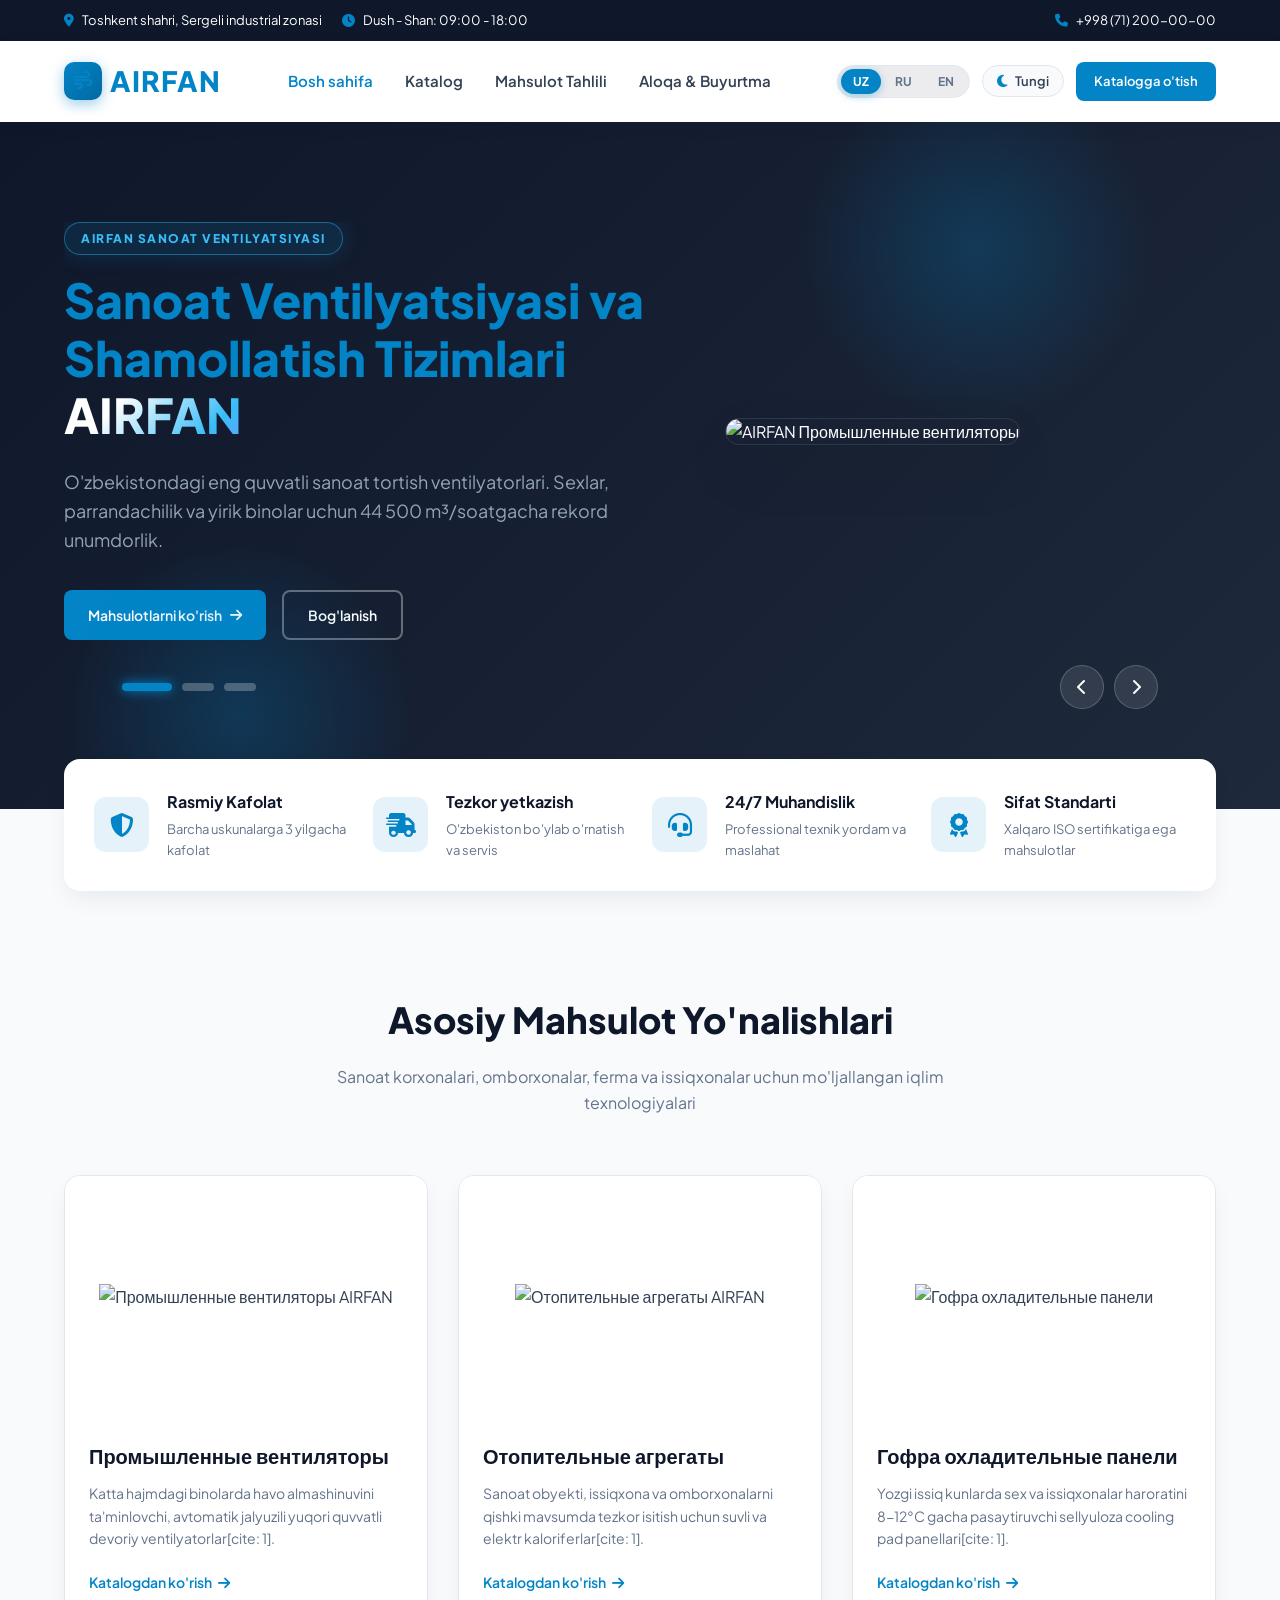
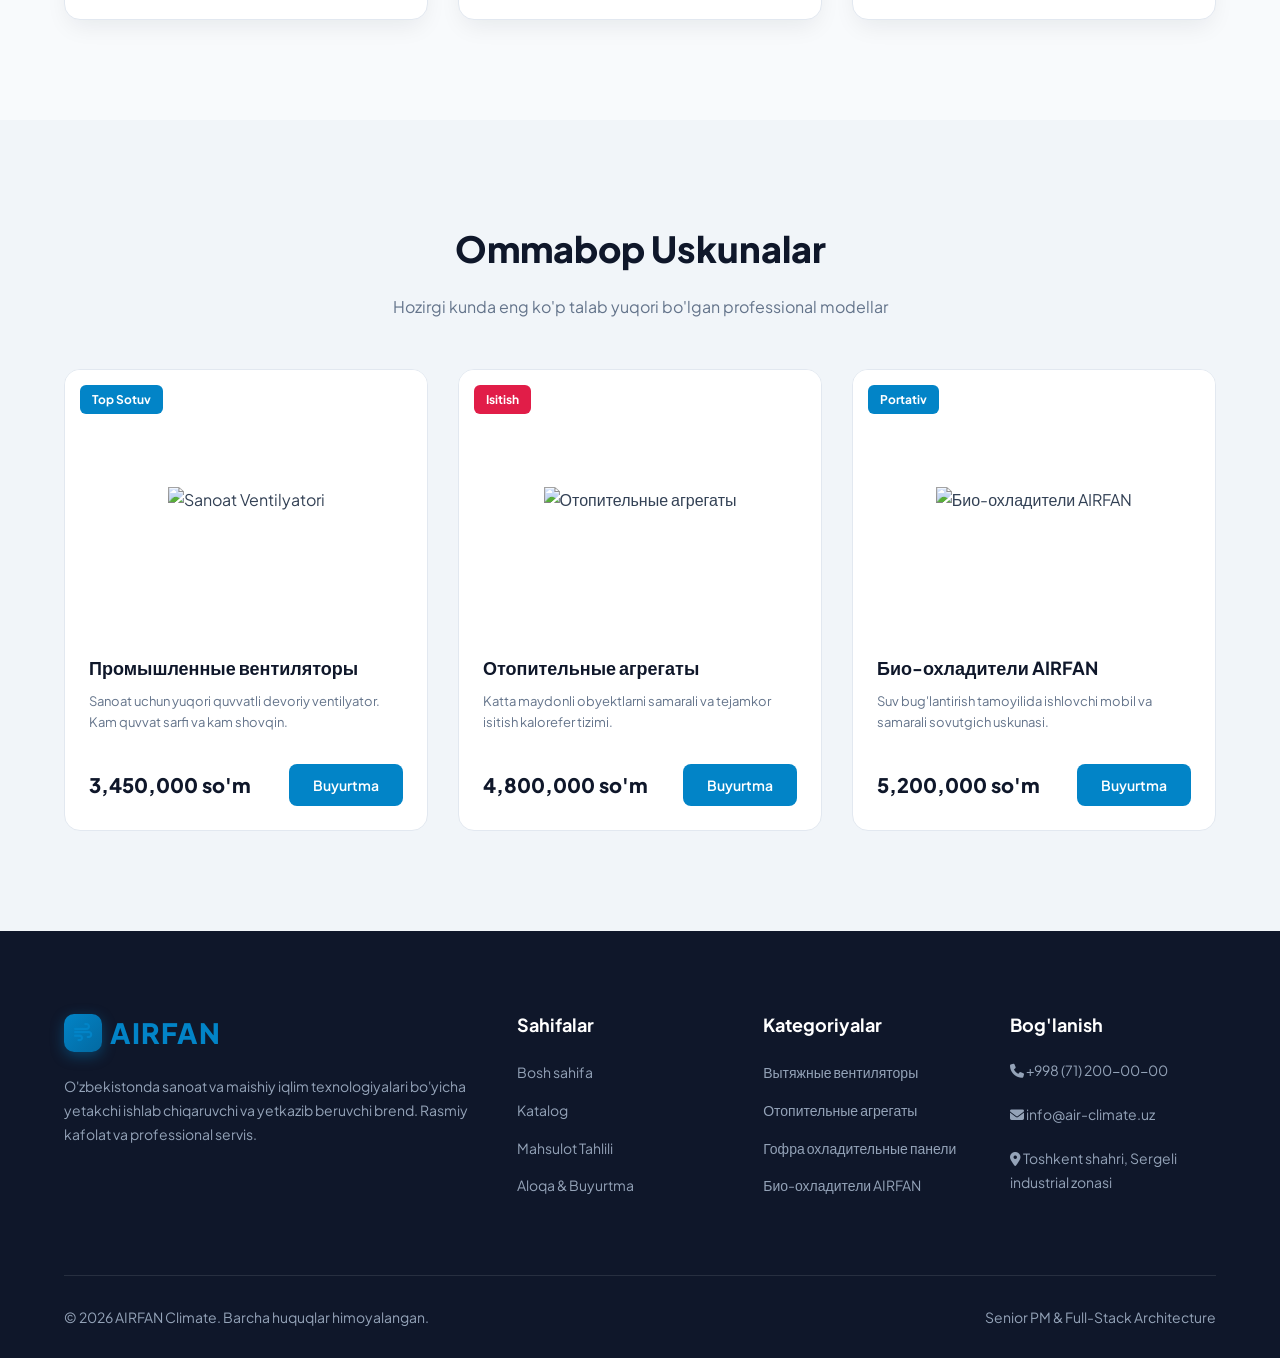
==== commit fc045e2b: "feat: add multi-language support and dark/light theme switching across pages" ====
--- a/index.html
+++ b/index.html
@@ -5,8 +5,16 @@
     <meta name="viewport" content="width=device-width, initial-scale=1.0">
     <title>AIRFAN — Sanoat va Maishiy Ventilyatsiya, Sovutish Tizimlari</title>
     <!-- Google Fonts & FontAwesome -->
-    <link href="https://fonts.googleapis.com/css2?family=Plus+Jakarta+Sans:wght@300;400;500;600;700;800&display=swap" rel="stylesheet">
+    <link href="https://fonts.googleapis.com/css2?family=Plus+Jakarta+Sans:wght@300;400;500;600;700;800;900&display=swap" rel="stylesheet">
     <link rel="stylesheet" href="https://cdnjs.cloudflare.com/ajax/libs/font-awesome/6.4.0/css/all.min.css">
+    <link rel="stylesheet" href="shared-theme.css">
+    
+    <script>
+        (function() {
+            const theme = localStorage.getItem('airfan_theme') || 'light';
+            document.documentElement.setAttribute('data-theme', theme);
+        })();
+    </script>
     
     <style>
         :root {
@@ -685,8 +693,8 @@
     <!-- Top Bar -->
     <div class="top-bar">
         <div class="top-bar-left">
-            <span><i class="fa-solid fa-location-dot"></i> Toshkent shahri, Sergeli industrial zonasi</span>
-            <span><i class="fa-solid fa-clock"></i> Dush - Shan: 09:00 - 18:00</span>
+            <span><i class="fa-solid fa-location-dot"></i> <span data-i18n="top_address">Toshkent shahri, Sergeli industrial zonasi</span></span>
+            <span><i class="fa-solid fa-clock"></i> <span data-i18n="top_hours">Dush - Shan: 09:00 - 18:00</span></span>
         </div>
         <div class="top-bar-right">
             <span><i class="fa-solid fa-phone"></i> +998 (71) 200-00-00</span>
@@ -697,33 +705,141 @@
     <header>
         <div class="navbar">
             <a href="index.html" class="logo">
-                <i class="fa-solid fa-wind" style="color: var(--accent);"></i> AIR<span>FAN</span>
+                <span class="logo-icon-wrap"><i class="fa-solid fa-wind"></i></span>
+                <span class="logo-text">AIR<span class="logo-highlight">FAN</span></span>
             </a>
             <ul class="nav-links">
-                <li><a href="index.html" class="active">Bosh sahifa</a></li>
-                <li><a href="catalog.html">Katalog</a></li>
-                <li><a href="product-detail.html">Mahsulot Tahlili</a></li>
-                <li><a href="contact.html">Aloqa & Buyurtma</a></li>
+                <li><a href="index.html" class="active" data-i18n="nav_home">Bosh sahifa</a></li>
+                <li><a href="catalog.html" data-i18n="nav_catalog">Katalog</a></li>
+                <li><a href="product-detail.html" data-i18n="nav_detail">Mahsulot Tahlili</a></li>
+                <li><a href="contact.html" data-i18n="nav_contact">Aloqa & Buyurtma</a></li>
             </ul>
-            <div class="nav-actions">
-                <a href="catalog.html" class="btn btn-outline"><i class="fa-solid fa-boxes-stacked"></i> Katalogga o'tish</a>
+            <div class="header-controls">
+                <!-- 3 Languages Switcher: UZ | RU | EN -->
+                <div class="lang-switcher">
+                    <button type="button" class="lang-btn active" data-lang="uz" onclick="setLanguage('uz')">UZ</button>
+                    <button type="button" class="lang-btn" data-lang="ru" onclick="setLanguage('ru')">RU</button>
+                    <button type="button" class="lang-btn" data-lang="en" onclick="setLanguage('en')">EN</button>
+                </div>
+                <!-- Dark / Light Theme Toggle -->
+                <button type="button" class="theme-toggle-btn" id="themeToggle" onclick="toggleTheme()" aria-label="Toggle theme">
+                    <i class="fa-solid fa-moon"></i>
+                    <span class="theme-label" data-i18n="theme_dark">Tungi</span>
+                </button>
+                <a href="catalog.html" class="btn btn-primary" style="padding: 9px 18px; font-size: 13px;" data-i18n="btn_catalog_go">
+                    <i class="fa-solid fa-boxes-stacked"></i> Katalogga o'tish
+                </a>
             </div>
         </div>
     </header>
 
-    <!-- Hero Section (Анимированный первый слайд с новым названием AIRFAN) -->
+    <!-- Hero Section: Multi-Slide Carousel with Dedicated AIRFAN Branding -->
     <section class="hero">
-        <div class="hero-container">
-            <div class="hero-content">
-                <h1>Sanoat va Maishiy <span>AIRFAN Iqlim Tizimlari</span></h1>
-                <p>Obyektlaringiz uchun yuqori samarali AIRFAN sanoat ventilyatorlari, isitish agregatlari, sovutish panellari va bio-coolerlar. Barcha turdagi binolar uchun professional muhandislik yechimlari[cite: 1].</p>
-                <div class="hero-buttons">
-                    <a href="catalog.html" class="btn btn-primary">Mahsulotlarni ko'rish <i class="fa-solid fa-arrow-right"></i></a>
-                    <a href="contact.html" class="btn btn-outline" style="color: white; border-color: rgba(255,255,255,0.3);">Bog'lanish</a>
-                </div>
-            </div>
-            <div class="hero-image-wrapper">
-                <img src="https://airfan.uz/thumb/2/feMxRV-xUJcWnpyn7FKtiQ/1200r/d/glavnaya-4_2.jpg" alt="Sanoat Ventilyatorlari AIRFAN">
+        <div class="hero-slider" id="heroSlider">
+            
+            <!-- Slide 1: Sanoat Ventilyatsiyasi AIRFAN -->
+            <div class="hero-slide active">
+                <div class="hero-container">
+                    <div class="hero-content">
+                        <div class="airfan-brand-emblem" data-i18n="hero_badge_1">
+                            <i class="fa-solid fa-wind"></i> AIRFAN SANOAT VENTILYATSIYASI
+                        </div>
+                        <h1>
+                            <span data-i18n="hero_title_1">Sanoat Ventilyatsiyasi va Shamollatish Tizimlari</span>
+                            <span class="airfan-gradient-title"> AIRFAN</span>
+                        </h1>
+                        <p data-i18n="hero_desc_1">
+                            O'zbekistondagi eng quvvatli sanoat tortish ventilyatorlari. Sexlar, parrandachilik va yirik binolar uchun 44 500 m³/soatgacha rekord unumdorlik.
+                        </p>
+                        <div class="hero-buttons">
+                            <a href="catalog.html" class="btn btn-primary">
+                                <span data-i18n="hero_btn_view">Mahsulotlarni ko'rish</span> <i class="fa-solid fa-arrow-right"></i>
+                            </a>
+                            <a href="contact.html" class="btn btn-outline" style="color: white; border-color: rgba(255,255,255,0.35);" data-i18n="hero_btn_contact">
+                                Bog'lanish
+                            </a>
+                        </div>
+                    </div>
+                    <div class="hero-image-wrapper">
+                        <img src="https://airfan.uz/thumb/2/feMxRV-xUJcWnpyn7FKtiQ/1200r/d/glavnaya-4_2.jpg" alt="AIRFAN Промышленные вентиляторы">
+                    </div>
+                </div>
+            </div>
+
+            <!-- Slide 2: Isitish Agregatlari AIRFAN -->
+            <div class="hero-slide">
+                <div class="hero-container">
+                    <div class="hero-content">
+                        <div class="airfan-brand-emblem" data-i18n="hero_badge_2">
+                            <i class="fa-solid fa-fire"></i> AIRFAN ISITISH TEXNOLOGIYALARI
+                        </div>
+                        <h1>
+                            <span data-i18n="hero_title_2">Sanoat Isitish Agregatlari va Kaloriferlar</span>
+                            <span class="airfan-gradient-title"> AIRFAN</span>
+                        </h1>
+                        <p data-i18n="hero_desc_2">
+                            Sexlar, omborxonalar va issiqxonalarni sovuq mavsumda jadal va tejamkor isituvchi zamonaviy suvli hamda elektr isitish tizimlari.
+                        </p>
+                        <div class="hero-buttons">
+                            <a href="catalog.html" class="btn btn-primary">
+                                <span data-i18n="hero_btn_view">Mahsulotlarni ko'rish</span> <i class="fa-solid fa-arrow-right"></i>
+                            </a>
+                            <a href="product-detail.html?product=1" class="btn btn-outline" style="color: white; border-color: rgba(255,255,255,0.35);" data-i18n="btn_analysis">
+                                Tahlil
+                            </a>
+                        </div>
+                    </div>
+                    <div class="hero-image-wrapper">
+                        <img src="https://airfan.uz/thumb/2/rsVzMzKHSt2SvZZminxczw/1200r/d/6_3.jpg" alt="AIRFAN Отопительные агрегаты">
+                    </div>
+                </div>
+            </div>
+
+            <!-- Slide 3: Cooling Pad va Bio-Cooler AIRFAN -->
+            <div class="hero-slide">
+                <div class="hero-container">
+                    <div class="hero-content">
+                        <div class="airfan-brand-emblem" data-i18n="hero_badge_3">
+                            <i class="fa-solid fa-droplet"></i> AIRFAN TABIIY SOVUTISH TIZIMLARI
+                        </div>
+                        <h1>
+                            <span data-i18n="hero_title_3">Evaporativ Sovutish va Bio-Kulerlar</span>
+                            <span class="airfan-gradient-title"> AIRFAN</span>
+                        </h1>
+                        <p data-i18n="hero_desc_3">
+                            Cooling Pad sellyuloza gofra panellari va mobil hamda statsionar bio-oxladitellar. Elektrni 85% tejab haroratni 8-12°C ga pasaytiradi.
+                        </p>
+                        <div class="hero-buttons">
+                            <a href="catalog.html" class="btn btn-primary">
+                                <span data-i18n="hero_btn_view">Mahsulotlarni ko'rish</span> <i class="fa-solid fa-arrow-right"></i>
+                            </a>
+                            <a href="product-detail.html?product=6" class="btn btn-outline" style="color: white; border-color: rgba(255,255,255,0.35);" data-i18n="btn_analysis">
+                                Tahlil
+                            </a>
+                        </div>
+                    </div>
+                    <div class="hero-image-wrapper">
+                        <img src="https://airfan.uz/thumb/2/t9YoEQGkJp-bKDwk3sOXiQ/1200r/d/image2.png" alt="AIRFAN Био-охладители">
+                    </div>
+                </div>
+            </div>
+
+        </div>
+
+        <!-- Slider Navigation Controls -->
+        <div class="slider-controls">
+            <div class="slider-dots" id="sliderDots">
+                <button type="button" class="slider-dot active" onclick="goToSlide(0)" aria-label="Slide 1"></button>
+                <button type="button" class="slider-dot" onclick="goToSlide(1)" aria-label="Slide 2"></button>
+                <button type="button" class="slider-dot" onclick="goToSlide(2)" aria-label="Slide 3"></button>
+            </div>
+            <div class="slider-arrows">
+                <button type="button" class="slider-arrow-btn" onclick="prevSlide()" aria-label="Oldingi slayd">
+                    <i class="fa-solid fa-chevron-left"></i>
+                </button>
+                <button type="button" class="slider-arrow-btn" onclick="nextSlide()" aria-label="Keyingi slayd">
+                    <i class="fa-solid fa-chevron-right"></i>
+                </button>
             </div>
         </div>
     </section>
@@ -899,43 +1015,100 @@
         <div class="footer-grid">
             <div class="footer-col">
                 <div class="logo" style="color: white; margin-bottom: 20px;">
-                    <i class="fa-solid fa-wind" style="color: var(--accent);"></i> AIR<span>FAN</span>
-                </div>
-                <p>O'zbekistonda sanoat va maishiy iqlim texnologiyalari bo'yicha yetakchi internet-magazin. Barcha turdagi ventilyatsiya va sovutish tizimlari.</p>
+                    <span class="logo-icon-wrap"><i class="fa-solid fa-wind"></i></span>
+                    <span class="logo-text">AIR<span class="logo-highlight">FAN</span></span>
+                </div>
+                <p data-i18n="footer_about">O'zbekistonda sanoat va maishiy iqlim texnologiyalari bo'yicha yetakchi internet-magazin. Barcha turdagi ventilyatsiya va sovutish tizimlari.</p>
             </div>
             <div class="footer-col">
-                <h4>Sahifalar</h4>
+                <h4 data-i18n="footer_pages">Sahifalar</h4>
                 <ul>
-                    <li><a href="index.html">Bosh sahifa</a></li>
-                    <li><a href="catalog.html">Katalog</a></li>
-                    <li><a href="product-detail.html">Mahsulot Tahlili</a></li>
-                    <li><a href="contact.html">Aloqa</a></li>
+                    <li><a href="index.html" data-i18n="nav_home">Bosh sahifa</a></li>
+                    <li><a href="catalog.html" data-i18n="nav_catalog">Katalog</a></li>
+                    <li><a href="product-detail.html" data-i18n="nav_detail">Mahsulot Tahlili</a></li>
+                    <li><a href="contact.html" data-i18n="nav_contact">Aloqa</a></li>
                 </ul>
             </div>
             <div class="footer-col">
-                <h4>Kategoriyalar</h4>
+                <h4 data-i18n="filter_categories">Kategoriyalar</h4>
                 <ul>
-                    <li><a href="catalog.html">Промышленные вентиляторы</a></li>
-                    <li><a href="catalog.html">Отопительные агрегаты</a></li>
-                    <li><a href="catalog.html">Гофра охладительные панели</a></li>
-                    <li><a href="catalog.html">Био-охладители AIRFAN</a></li>
+                    <li><a href="catalog.html" data-i18n="cat_fan_label">Промышленные вентиляторы</a></li>
+                    <li><a href="catalog.html" data-i18n="cat_heating_label">Отопительные агрегаты</a></li>
+                    <li><a href="catalog.html" data-i18n="cat_pad_label">Гофра охладительные панели</a></li>
+                    <li><a href="catalog.html" data-i18n="cat_cooler_label">Био-охладители AIRFAN</a></li>
                 </ul>
             </div>
             <div class="footer-col">
-                <h4>Bog'lanish</h4>
+                <h4 data-i18n="footer_contact">Bog'lanish</h4>
                 <p><i class="fa-solid fa-phone"></i> +998 (71) 200-00-00</p>
                 <p><i class="fa-solid fa-envelope"></i> info@air-climate.uz</p>
-                <p><i class="fa-solid fa-location-dot"></i> Toshkent, Sergeli tumani</p>
+                <p><i class="fa-solid fa-location-dot"></i> <span data-i18n="top_address">Toshkent, Sergeli tumani</span></p>
             </div>
         </div>
         <div class="footer-bottom">
-            <p>&copy; 2026 AIRFAN Climate. Barcha huquqlar himoyalangan.</p>
+            <p>&copy; 2026 AIRFAN Climate. <span data-i18n="footer_rights">Barcha huquqlar himoyalangan.</span></p>
             <p>Senior PM & Full-Stack Architecture</p>
         </div>
     </footer>
 
-    <!-- JavaScript for Telegram API Integration -->
+    <!-- Shared Theme & Language Controller -->
+    <script src="theme-lang.js"></script>
+
+    <!-- Hero Slider Controller & Telegram Integration -->
     <script>
+        // Hero Slider Logic
+        let currentSlide = 0;
+        const slides = document.querySelectorAll('.hero-slide');
+        const dots = document.querySelectorAll('.slider-dot');
+        let slideInterval = null;
+
+        function showSlide(index) {
+            if (index < 0) index = slides.length - 1;
+            if (index >= slides.length) index = 0;
+            currentSlide = index;
+
+            slides.forEach((s, idx) => {
+                if (idx === currentSlide) s.classList.add('active');
+                else s.classList.remove('active');
+            });
+
+            dots.forEach((d, idx) => {
+                if (idx === currentSlide) d.classList.add('active');
+                else d.classList.remove('active');
+            });
+        }
+
+        function nextSlide() {
+            showSlide(currentSlide + 1);
+        }
+
+        function prevSlide() {
+            showSlide(currentSlide - 1);
+        }
+
+        function goToSlide(index) {
+            showSlide(index);
+            restartAutoSlide();
+        }
+
+        function startAutoSlide() {
+            slideInterval = setInterval(nextSlide, 5000);
+        }
+
+        function restartAutoSlide() {
+            clearInterval(slideInterval);
+            startAutoSlide();
+        }
+
+        startAutoSlide();
+
+        const sliderElem = document.getElementById('heroSlider');
+        if (sliderElem) {
+            sliderElem.addEventListener('mouseenter', () => clearInterval(slideInterval));
+            sliderElem.addEventListener('mouseleave', () => startAutoSlide());
+        }
+
+        // Order Modal & Telegram API
         let selectedProduct = '';
         let selectedPrice = '';
 
@@ -950,9 +1123,8 @@
             document.getElementById('orderModal').classList.remove('active');
         }
 
-        // Telegram Bot API Integratsiyasi (User ID: 5973007672)[cite: 1]
         const BOT_TOKEN = '8870087140:AAGhmm0WlIbp60iE2nBXagUrgWWs0n7otF0';
-        const CHAT_ID = '5973007672';[cite: 1]
+        const CHAT_ID = '5973007672';
 
         async function sendToTelegram(event) {
             event.preventDefault();
@@ -974,9 +1146,7 @@
             try {
                 const response = await fetch(url, {
                     method: 'POST',
-                    headers: {
-                        'Content-Type': 'application/json'
-                    },
+                    headers: { 'Content-Type': 'application/json' },
                     body: JSON.stringify({
                         chat_id: CHAT_ID,
                         text: message,
--- a/shared-theme.css
+++ b/shared-theme.css
@@ -0,0 +1,387 @@
+/* ==========================================================================
+   AIRFAN - Premium Shared Design System: Dark/Light Mode, Branding & Switchers
+   ========================================================================== */
+
+/* --------------------------------------------------------------------------
+   DARK THEME VARIABLES & OVERRIDES
+   -------------------------------------------------------------------------- */
+:root {
+    --brand-glow: rgba(2, 132, 199, 0.4);
+    --brand-gradient: linear-gradient(135deg, #38bdf8 0%, #0284c7 50%, #2563eb 100%);
+    --card-surface: #ffffff;
+    --input-bg: #ffffff;
+    --table-stripe: #f8fafc;
+}
+
+[data-theme="dark"] {
+    --primary: #f8fafc;
+    --primary-light: #cbd5e1;
+    --accent: #38bdf8;
+    --accent-hover: #0ea5e9;
+    --text-main: #e2e8f0;
+    --text-light: #94a3b8;
+    --bg-light: #090e1a;
+    --white: #111a2e;
+    --border: #1e293b;
+    --shadow: 0 10px 25px -5px rgba(0, 0, 0, 0.5);
+    --shadow-lg: 0 20px 40px -10px rgba(0, 0, 0, 0.7);
+    --brand-glow: rgba(56, 189, 248, 0.4);
+    --card-surface: #111a2e;
+    --input-bg: #090e1a;
+    --table-stripe: #0d1526;
+}
+
+[data-theme="dark"] body {
+    background-color: var(--bg-light);
+    color: var(--text-main);
+}
+
+[data-theme="dark"] header {
+    background: rgba(17, 26, 46, 0.95);
+    backdrop-filter: blur(12px);
+    border-bottom: 1px solid var(--border);
+    box-shadow: 0 4px 25px rgba(0,0,0,0.4);
+}
+
+[data-theme="dark"] .top-bar {
+    background: #060913;
+    border-bottom: 1px solid rgba(255,255,255,0.06);
+}
+
+[data-theme="dark"] .card,
+[data-theme="dark"] .product-card,
+[data-theme="dark"] .category-card,
+[data-theme="dark"] .sidebar,
+[data-theme="dark"] .toolbar,
+[data-theme="dark"] .info-card,
+[data-theme="dark"] .form-card,
+[data-theme="dark"] .modal,
+[data-theme="dark"] .tab-content,
+[data-theme="dark"] .comparison-card,
+[data-theme="dark"] .features-grid {
+    background: var(--white);
+    border-color: var(--border);
+    color: var(--text-main);
+}
+
+[data-theme="dark"] .product-img,
+[data-theme="dark"] .category-img,
+[data-theme="dark"] .main-image {
+    background: #0e1628;
+    border-color: var(--border);
+}
+
+[data-theme="dark"] .form-control,
+[data-theme="dark"] .search-box input,
+[data-theme="dark"] .sort-box select,
+[data-theme="dark"] .price-inputs input {
+    background: var(--input-bg);
+    color: var(--text-main);
+    border-color: var(--border);
+}
+
+[data-theme="dark"] .form-control:focus,
+[data-theme="dark"] .search-box input:focus {
+    border-color: var(--accent);
+    box-shadow: 0 0 0 3px rgba(56, 189, 248, 0.2);
+}
+
+[data-theme="dark"] .btn-outline {
+    border-color: var(--border);
+    color: var(--text-main);
+}
+
+[data-theme="dark"] .btn-outline:hover {
+    border-color: var(--accent);
+    color: var(--accent);
+    background: rgba(56, 189, 248, 0.1);
+}
+
+[data-theme="dark"] .product-price,
+[data-theme="dark"] .current-price {
+    color: #38bdf8;
+}
+
+[data-theme="dark"] .specs-table tr:nth-child(even),
+[data-theme="dark"] .comparison-table tr:nth-child(even) {
+    background: var(--table-stripe);
+}
+
+[data-theme="dark"] .specs-table td,
+[data-theme="dark"] .comparison-table td {
+    border-color: var(--border);
+    color: var(--text-main);
+}
+
+[data-theme="dark"] .comparison-table th {
+    background: #060913;
+    border-color: var(--border);
+}
+
+[data-theme="dark"] .selector-strip,
+[data-theme="dark"] .thumb-item {
+    background: var(--white);
+    border-color: var(--border);
+}
+
+[data-theme="dark"] .selector-pill {
+    background: #090e1a;
+    color: var(--text-main);
+}
+
+[data-theme="dark"] .selector-pill.active {
+    background: var(--accent);
+    color: #060913;
+    box-shadow: 0 0 15px rgba(56, 189, 248, 0.4);
+}
+
+[data-theme="dark"] footer {
+    background: #060913;
+    border-top: 1px solid var(--border);
+}
+
+/* --------------------------------------------------------------------------
+   BRAND IDENTITY STYLING: AIRFAN
+   -------------------------------------------------------------------------- */
+.logo {
+    display: inline-flex;
+    align-items: center;
+    gap: 10px;
+    font-size: 26px;
+    font-weight: 900;
+    letter-spacing: 0.5px;
+    color: var(--primary);
+    text-decoration: none;
+    transition: var(--transition);
+}
+
+.logo-icon-wrap {
+    width: 38px;
+    height: 38px;
+    border-radius: 10px;
+    background: linear-gradient(135deg, #0284c7 0%, #0369a1 100%);
+    display: flex;
+    align-items: center;
+    justify-content: center;
+    color: #ffffff;
+    font-size: 18px;
+    box-shadow: 0 4px 14px rgba(2, 132, 199, 0.4);
+    transition: var(--transition);
+}
+
+.logo:hover .logo-icon-wrap {
+    transform: rotate(180deg) scale(1.05);
+    box-shadow: 0 0 20px rgba(56, 189, 248, 0.7);
+}
+
+.logo-highlight {
+    color: var(--accent);
+    position: relative;
+}
+
+/* Stylized AIRFAN Brand Emblem on Slides & Banners */
+.airfan-brand-emblem {
+    display: inline-flex;
+    align-items: center;
+    gap: 8px;
+    padding: 6px 16px;
+    border-radius: 999px;
+    background: rgba(2, 132, 199, 0.14);
+    border: 1px solid rgba(56, 189, 248, 0.4);
+    backdrop-filter: blur(10px);
+    color: #38bdf8;
+    font-size: 12px;
+    font-weight: 800;
+    letter-spacing: 1.5px;
+    text-transform: uppercase;
+    box-shadow: 0 0 20px rgba(2, 132, 199, 0.25);
+    margin-bottom: 16px;
+    animation: pulseBadge 3s infinite alternate ease-in-out;
+}
+
+@keyframes pulseBadge {
+    0% { transform: translateY(0); box-shadow: 0 0 15px rgba(2, 132, 199, 0.2); }
+    100% { transform: translateY(-2px); box-shadow: 0 0 25px rgba(56, 189, 248, 0.5); }
+}
+
+.airfan-gradient-title {
+    background: linear-gradient(135deg, #ffffff 30%, #38bdf8 80%, #60a5fa 100%);
+    -webkit-background-clip: text;
+    -webkit-text-fill-color: transparent;
+    display: inline;
+}
+
+/* --------------------------------------------------------------------------
+   SWITCHERS: LANGUAGE & THEME IN HEADER / TOP-BAR
+   -------------------------------------------------------------------------- */
+.header-controls {
+    display: flex;
+    align-items: center;
+    gap: 12px;
+}
+
+/* Language Switcher Segmented Control */
+.lang-switcher {
+    display: inline-flex;
+    align-items: center;
+    background: rgba(15, 23, 42, 0.08);
+    border: 1px solid var(--border);
+    border-radius: 999px;
+    padding: 3px;
+    gap: 2px;
+}
+
+[data-theme="dark"] .lang-switcher {
+    background: rgba(255, 255, 255, 0.05);
+    border-color: rgba(255, 255, 255, 0.12);
+}
+
+.lang-btn {
+    border: none;
+    background: transparent;
+    padding: 5px 12px;
+    font-size: 12px;
+    font-weight: 700;
+    border-radius: 999px;
+    cursor: pointer;
+    color: var(--text-light);
+    transition: var(--transition);
+}
+
+.lang-btn:hover {
+    color: var(--accent);
+}
+
+.lang-btn.active {
+    background: var(--accent);
+    color: #ffffff;
+    box-shadow: 0 2px 8px rgba(2, 132, 199, 0.35);
+}
+
+[data-theme="dark"] .lang-btn.active {
+    background: var(--accent);
+    color: #060913;
+}
+
+/* Theme Toggle Button */
+.theme-toggle-btn {
+    display: inline-flex;
+    align-items: center;
+    gap: 7px;
+    background: var(--bg-light);
+    border: 1px solid var(--border);
+    padding: 7px 14px;
+    border-radius: 999px;
+    cursor: pointer;
+    color: var(--text-main);
+    font-size: 13px;
+    font-weight: 600;
+    transition: var(--transition);
+}
+
+.theme-toggle-btn:hover {
+    border-color: var(--accent);
+    color: var(--accent);
+    transform: translateY(-1px);
+    box-shadow: 0 4px 12px rgba(2, 132, 199, 0.15);
+}
+
+.theme-toggle-btn i {
+    font-size: 14px;
+    color: var(--accent);
+    transition: transform 0.4s ease;
+}
+
+.theme-toggle-btn:hover i {
+    transform: rotate(25deg);
+}
+
+/* --------------------------------------------------------------------------
+   HERO SLIDER COMPONENT (index.html)
+   -------------------------------------------------------------------------- */
+.hero-slider {
+    position: relative;
+    width: 100%;
+    overflow: hidden;
+}
+
+.hero-slide {
+    display: none;
+    animation: slideFadeIn 0.7s cubic-bezier(0.16, 1, 0.3, 1) forwards;
+}
+
+.hero-slide.active {
+    display: grid;
+}
+
+@keyframes slideFadeIn {
+    from {
+        opacity: 0;
+        transform: translateY(20px) scale(0.98);
+    }
+    to {
+        opacity: 1;
+        transform: translateY(0) scale(1);
+    }
+}
+
+.slider-controls {
+    display: flex;
+    align-items: center;
+    justify-content: space-between;
+    max-width: 1400px;
+    margin: 25px auto 0;
+    padding: 0 5%;
+    position: relative;
+    z-index: 5;
+}
+
+.slider-dots {
+    display: flex;
+    gap: 10px;
+    align-items: center;
+}
+
+.slider-dot {
+    width: 32px;
+    height: 8px;
+    border-radius: 4px;
+    background: rgba(255, 255, 255, 0.25);
+    cursor: pointer;
+    transition: var(--transition);
+    border: none;
+}
+
+.slider-dot.active {
+    width: 50px;
+    background: var(--accent);
+    box-shadow: 0 0 12px var(--accent);
+}
+
+.slider-arrows {
+    display: flex;
+    gap: 10px;
+}
+
+.slider-arrow-btn {
+    width: 44px;
+    height: 44px;
+    border-radius: 50%;
+    background: rgba(255, 255, 255, 0.1);
+    border: 1px solid rgba(255, 255, 255, 0.2);
+    color: #ffffff;
+    font-size: 16px;
+    cursor: pointer;
+    display: flex;
+    align-items: center;
+    justify-content: center;
+    transition: var(--transition);
+    backdrop-filter: blur(8px);
+}
+
+.slider-arrow-btn:hover {
+    background: var(--accent);
+    border-color: var(--accent);
+    transform: scale(1.08);
+    box-shadow: 0 0 16px var(--accent);
+}
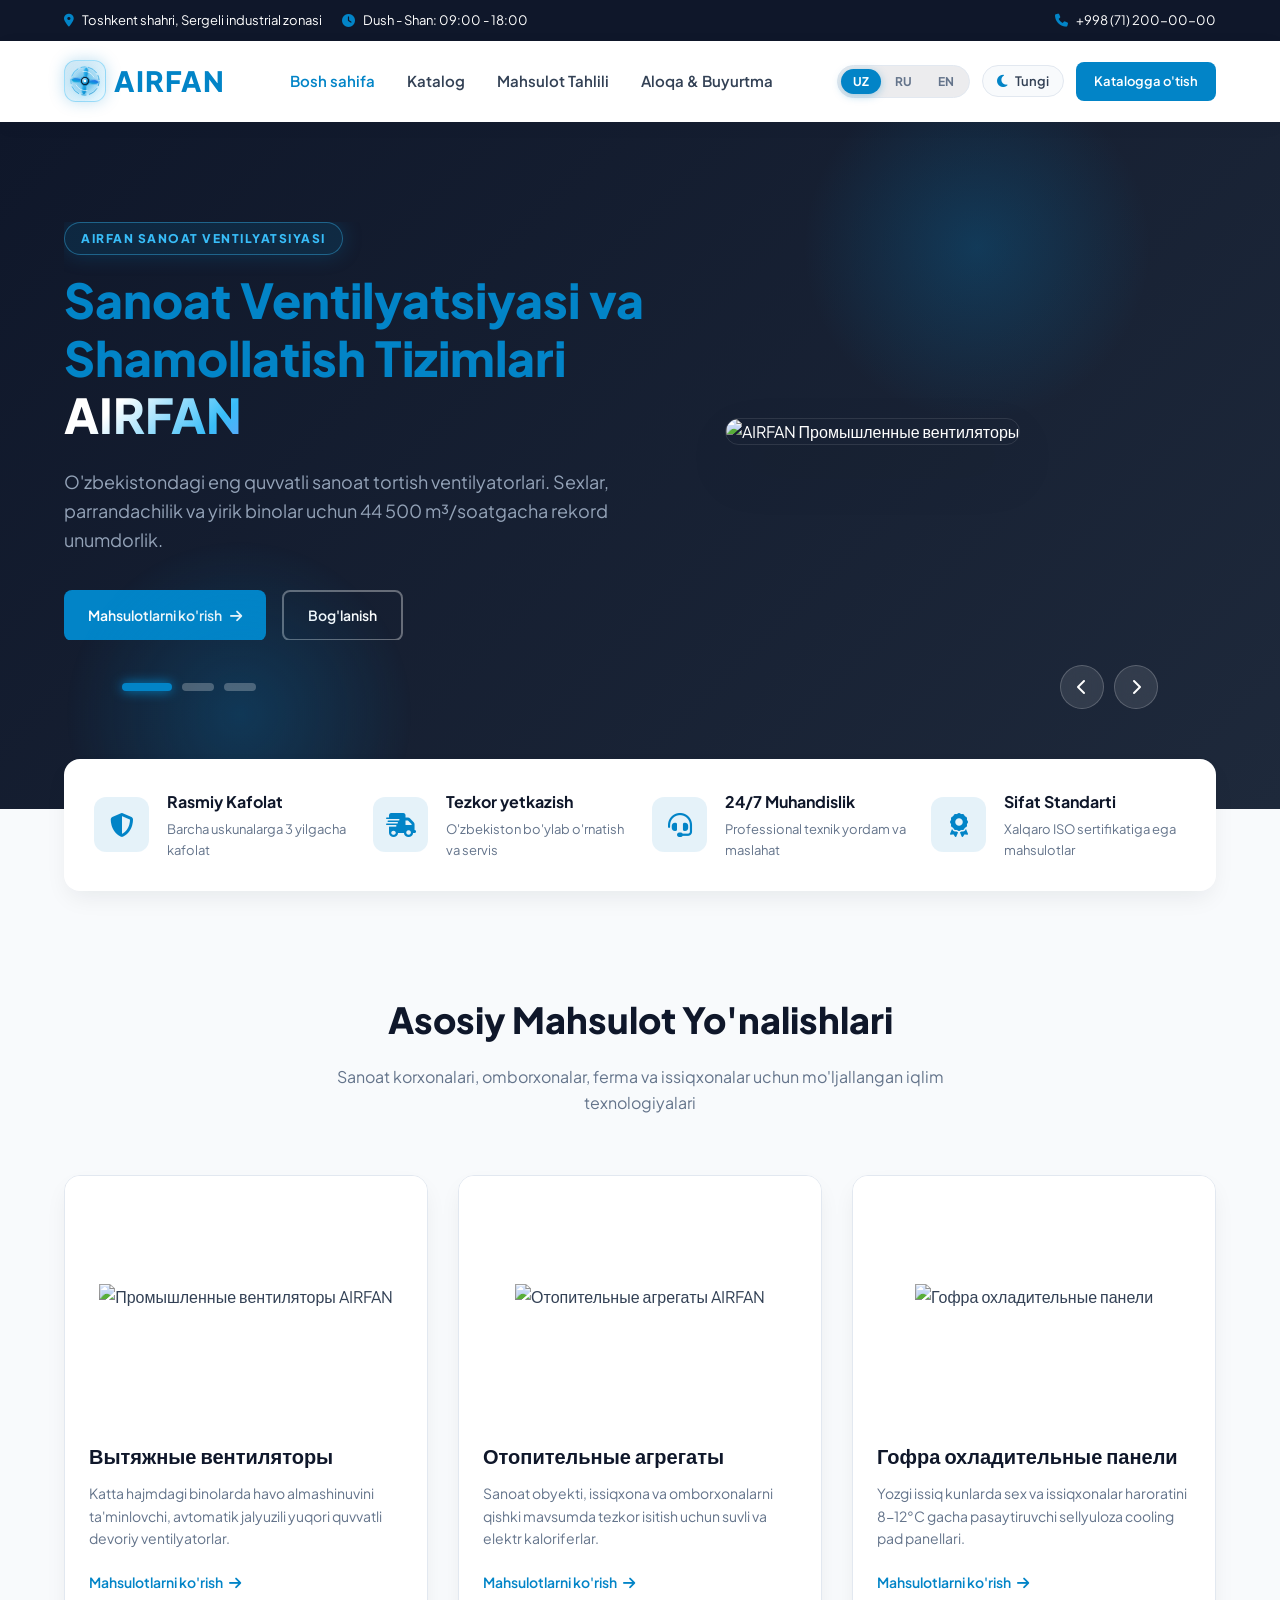
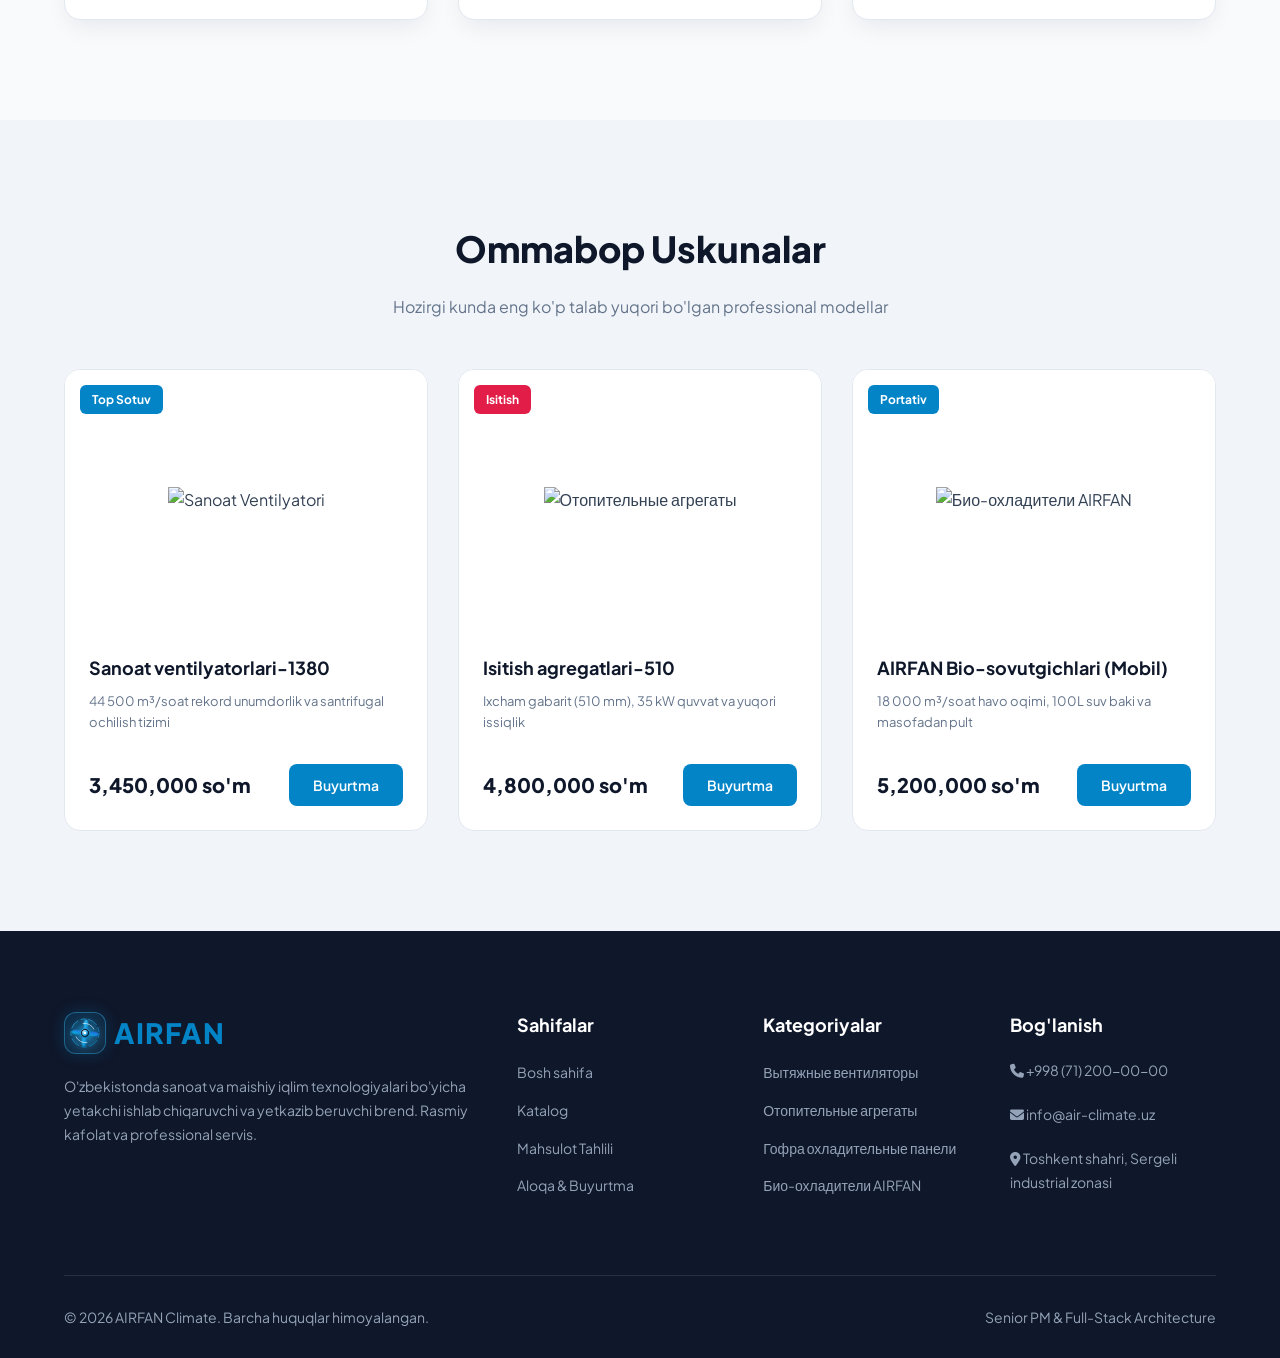
==== commit 4030c7c3: "feat: add multilingual support and custom favicon across catalog and web pages" ====
--- a/index.html
+++ b/index.html
@@ -7,6 +7,7 @@
     <!-- Google Fonts & FontAwesome -->
     <link href="https://fonts.googleapis.com/css2?family=Plus+Jakarta+Sans:wght@300;400;500;600;700;800;900&display=swap" rel="stylesheet">
     <link rel="stylesheet" href="https://cdnjs.cloudflare.com/ajax/libs/font-awesome/6.4.0/css/all.min.css">
+    <link rel="icon" type="image/svg+xml" href="favicon.svg">
     <link rel="stylesheet" href="shared-theme.css">
     
     <script>
@@ -705,7 +706,7 @@
     <header>
         <div class="navbar">
             <a href="index.html" class="logo">
-                <span class="logo-icon-wrap"><i class="fa-solid fa-wind"></i></span>
+                <span class="logo-icon-wrap"><img src="favicon.svg" alt="AIRFAN Emblem" class="logo-emblem-img"></span>
                 <span class="logo-text">AIR<span class="logo-highlight">FAN</span></span>
             </a>
             <ul class="nav-links">
@@ -892,9 +893,9 @@
                     <img src="https://airfan.uz/thumb/2/ZsX6eufhlv02a_unulOW2g/1200r/d/26.jpg" alt="Промышленные вентиляторы AIRFAN">
                 </div>
                 <div class="category-content">
-                    <h3>Промышленные вентиляторы</h3>
-                    <p>Katta hajmdagi binolarda havo almashinuvini ta'minlovchi, avtomatik jalyuzili yuqori quvvatli devoriy ventilyatorlar[cite: 1].</p>
-                    <a href="catalog.html" class="link-arrow">Katalogdan ko'rish <i class="fa-solid fa-arrow-right"></i></a>
+                    <h3 data-i18n="cat_fan_label">Промышленные вентиляторы</h3>
+                    <p>Katta hajmdagi binolarda havo almashinuvini ta'minlovchi, avtomatik jalyuzili yuqori quvvatli devoriy ventilyatorlar.</p>
+                    <a href="catalog.html" class="link-arrow"><span data-i18n="hero_btn_view">Katalogdan ko'rish</span> <i class="fa-solid fa-arrow-right"></i></a>
                 </div>
             </div>
 
@@ -904,9 +905,9 @@
                     <img src="https://airfan.uz/thumb/2/rsVzMzKHSt2SvZZminxczw/1200r/d/6_3.jpg" alt="Отопительные агрегаты AIRFAN">
                 </div>
                 <div class="category-content">
-                    <h3>Отопительные агрегаты</h3>
-                    <p>Sanoat obyekti, issiqxona va omborxonalarni qishki mavsumda tezkor isitish uchun suvli va elektr kaloriferlar[cite: 1].</p>
-                    <a href="catalog.html" class="link-arrow">Katalogdan ko'rish <i class="fa-solid fa-arrow-right"></i></a>
+                    <h3 data-i18n="cat_heating_label">Отопительные агрегаты</h3>
+                    <p>Sanoat obyekti, issiqxona va omborxonalarni qishki mavsumda tezkor isitish uchun suvli va elektr kaloriferlar.</p>
+                    <a href="catalog.html" class="link-arrow"><span data-i18n="hero_btn_view">Katalogdan ko'rish</span> <i class="fa-solid fa-arrow-right"></i></a>
                 </div>
             </div>
 
@@ -916,9 +917,9 @@
                     <img src="https://airfan.uz/thumb/2/AAYMvPB7iBwS2VazG23t9Q/1200r/d/image1222.png" alt="Гофра охладительные панели">
                 </div>
                 <div class="category-content">
-                    <h3>Гофра охладительные панели</h3>
-                    <p>Yozgi issiq kunlarda sex va issiqxonalar haroratini 8-12°C gacha pasaytiruvchi sellyuloza cooling pad panellari[cite: 1].</p>
-                    <a href="catalog.html" class="link-arrow">Katalogdan ko'rish <i class="fa-solid fa-arrow-right"></i></a>
+                    <h3 data-i18n="cat_pad_label">Гофра охладительные панели</h3>
+                    <p>Yozgi issiq kunlarda sex va issiqxonalar haroratini 8-12°C gacha pasaytiruvchi sellyuloza cooling pad panellari.</p>
+                    <a href="catalog.html" class="link-arrow"><span data-i18n="hero_btn_view">Katalogdan ko'rish</span> <i class="fa-solid fa-arrow-right"></i></a>
                 </div>
             </div>
 
@@ -940,12 +941,12 @@
                 </div>
                 <div class="product-body">
                     <div>
-                        <h4 class="product-title">Промышленные вентиляторы</h4>
-                        <p class="product-desc">Sanoat uchun yuqori quvvatli devoriy ventilyator. Kam quvvat sarfi va kam shovqin.</p>
+                        <h4 class="product-title" data-i18n="prod_title_7">Промышленные вентиляторы</h4>
+                        <p class="product-desc" data-i18n="prod_desc_7">Sanoat uchun yuqori quvvatli devoriy ventilyator. Kam quvvat sarfi va kam shovqin.</p>
                     </div>
                     <div class="product-footer">
                         <span class="product-price">3,450,000 so'm</span>
-                        <button class="btn btn-primary" onclick="openModal('Промышленные вентиляторы', '3,450,000 so\'m')">Buyurtma</button>
+                        <button class="btn btn-primary" onclick="openModal(this.closest('.product-card').querySelector('.product-title').innerText, '3,450,000 so\'m')" data-i18n="btn_order">Buyurtma</button>
                     </div>
                 </div>
             </div>
@@ -957,12 +958,12 @@
                 </div>
                 <div class="product-body">
                     <div>
-                        <h4 class="product-title">Отопительные агрегаты</h4>
-                        <p class="product-desc">Katta maydonli obyektlarni samarali va tejamkor isitish kalorefer tizimi.</p>
+                        <h4 class="product-title" data-i18n="prod_title_8">Отопительные агрегаты</h4>
+                        <p class="product-desc" data-i18n="prod_desc_8">Katta maydonli obyektlarni samarali va tejamkor isitish kalorefer tizimi.</p>
                     </div>
                     <div class="product-footer">
                         <span class="product-price">4,800,000 so'm</span>
-                        <button class="btn btn-primary" onclick="openModal('Отопительные агрегаты', '4,800,000 so\'m')">Buyurtma</button>
+                        <button class="btn btn-primary" onclick="openModal(this.closest('.product-card').querySelector('.product-title').innerText, '4,800,000 so\'m')" data-i18n="btn_order">Buyurtma</button>
                     </div>
                 </div>
             </div>
@@ -974,12 +975,12 @@
                 </div>
                 <div class="product-body">
                     <div>
-                        <h4 class="product-title">Био-охладители AIRFAN</h4>
-                        <p class="product-desc">Suv bug'lantirish tamoyilida ishlovchi mobil va samarali sovutgich uskunasi.</p>
+                        <h4 class="product-title" data-i18n="prod_title_6">Био-охладители AIRFAN</h4>
+                        <p class="product-desc" data-i18n="prod_desc_6">Suv bug'lantirish tamoyilida ishlovchi mobil va samarali sovutgich uskunasi.</p>
                     </div>
                     <div class="product-footer">
                         <span class="product-price">5,200,000 so'm</span>
-                        <button class="btn btn-primary" onclick="openModal('Био-охладители AIRFAN', '5,200,000 so\'m')">Buyurtma</button>
+                        <button class="btn btn-primary" onclick="openModal(this.closest('.product-card').querySelector('.product-title').innerText, '5,200,000 so\'m')" data-i18n="btn_order">Buyurtma</button>
                     </div>
                 </div>
             </div>
@@ -1015,7 +1016,7 @@
         <div class="footer-grid">
             <div class="footer-col">
                 <div class="logo" style="color: white; margin-bottom: 20px;">
-                    <span class="logo-icon-wrap"><i class="fa-solid fa-wind"></i></span>
+                    <span class="logo-icon-wrap"><img src="favicon.svg" alt="AIRFAN Emblem" class="logo-emblem-img"></span>
                     <span class="logo-text">AIR<span class="logo-highlight">FAN</span></span>
                 </div>
                 <p data-i18n="footer_about">O'zbekistonda sanoat va maishiy iqlim texnologiyalari bo'yicha yetakchi internet-magazin. Barcha turdagi ventilyatsiya va sovutish tizimlari.</p>
--- a/shared-theme.css
+++ b/shared-theme.css
@@ -385,3 +385,72 @@
     transform: scale(1.08);
     box-shadow: 0 0 16px var(--accent);
 }
+
+/* Ensure slide content is always visible when active */
+.hero-slide.active .hero-content h1,
+.hero-slide.active .hero-content p,
+.hero-slide.active .hero-buttons {
+    opacity: 1 !important;
+}
+
+/* Logo Custom Emblem Icon & SVG */
+.logo-icon-wrap {
+    width: 42px;
+    height: 42px;
+    border-radius: 12px;
+    background: linear-gradient(135deg, rgba(2, 132, 199, 0.2) 0%, rgba(56, 189, 248, 0.1) 100%);
+    border: 1px solid rgba(56, 189, 248, 0.4);
+    display: flex;
+    align-items: center;
+    justify-content: center;
+    box-shadow: 0 0 15px rgba(2, 132, 199, 0.25);
+    transition: all 0.5s cubic-bezier(0.34, 1.56, 0.64, 1);
+    padding: 4px;
+    overflow: hidden;
+}
+
+.logo-emblem-img {
+    width: 100%;
+    height: 100%;
+    object-fit: contain;
+    filter: drop-shadow(0 2px 6px rgba(56, 189, 248, 0.6));
+    transition: transform 0.6s cubic-bezier(0.34, 1.56, 0.64, 1);
+}
+
+.logo:hover .logo-icon-wrap {
+    border-color: var(--accent);
+    box-shadow: 0 0 25px rgba(56, 189, 248, 0.6);
+    transform: scale(1.05);
+}
+
+.logo:hover .logo-emblem-img {
+    transform: rotate(180deg) scale(1.1);
+}
+
+/* Responsive Product Selector Strip on Mobile / Tablet */
+@media (max-width: 992px) {
+    .selector-strip {
+        display: flex !important;
+        overflow-x: auto !important;
+        scroll-snap-type: x mandatory;
+        padding-bottom: 12px !important;
+        -webkit-overflow-scrolling: touch;
+    }
+    .selector-pill {
+        flex: 0 0 auto;
+        min-width: 220px;
+        scroll-snap-align: start;
+    }
+    .thumbs-grid {
+        display: flex !important;
+        overflow-x: auto !important;
+        scroll-snap-type: x mandatory;
+        padding-bottom: 10px !important;
+        -webkit-overflow-scrolling: touch;
+    }
+    .thumb-item {
+        flex: 0 0 120px;
+        scroll-snap-align: start;
+    }
+}
+
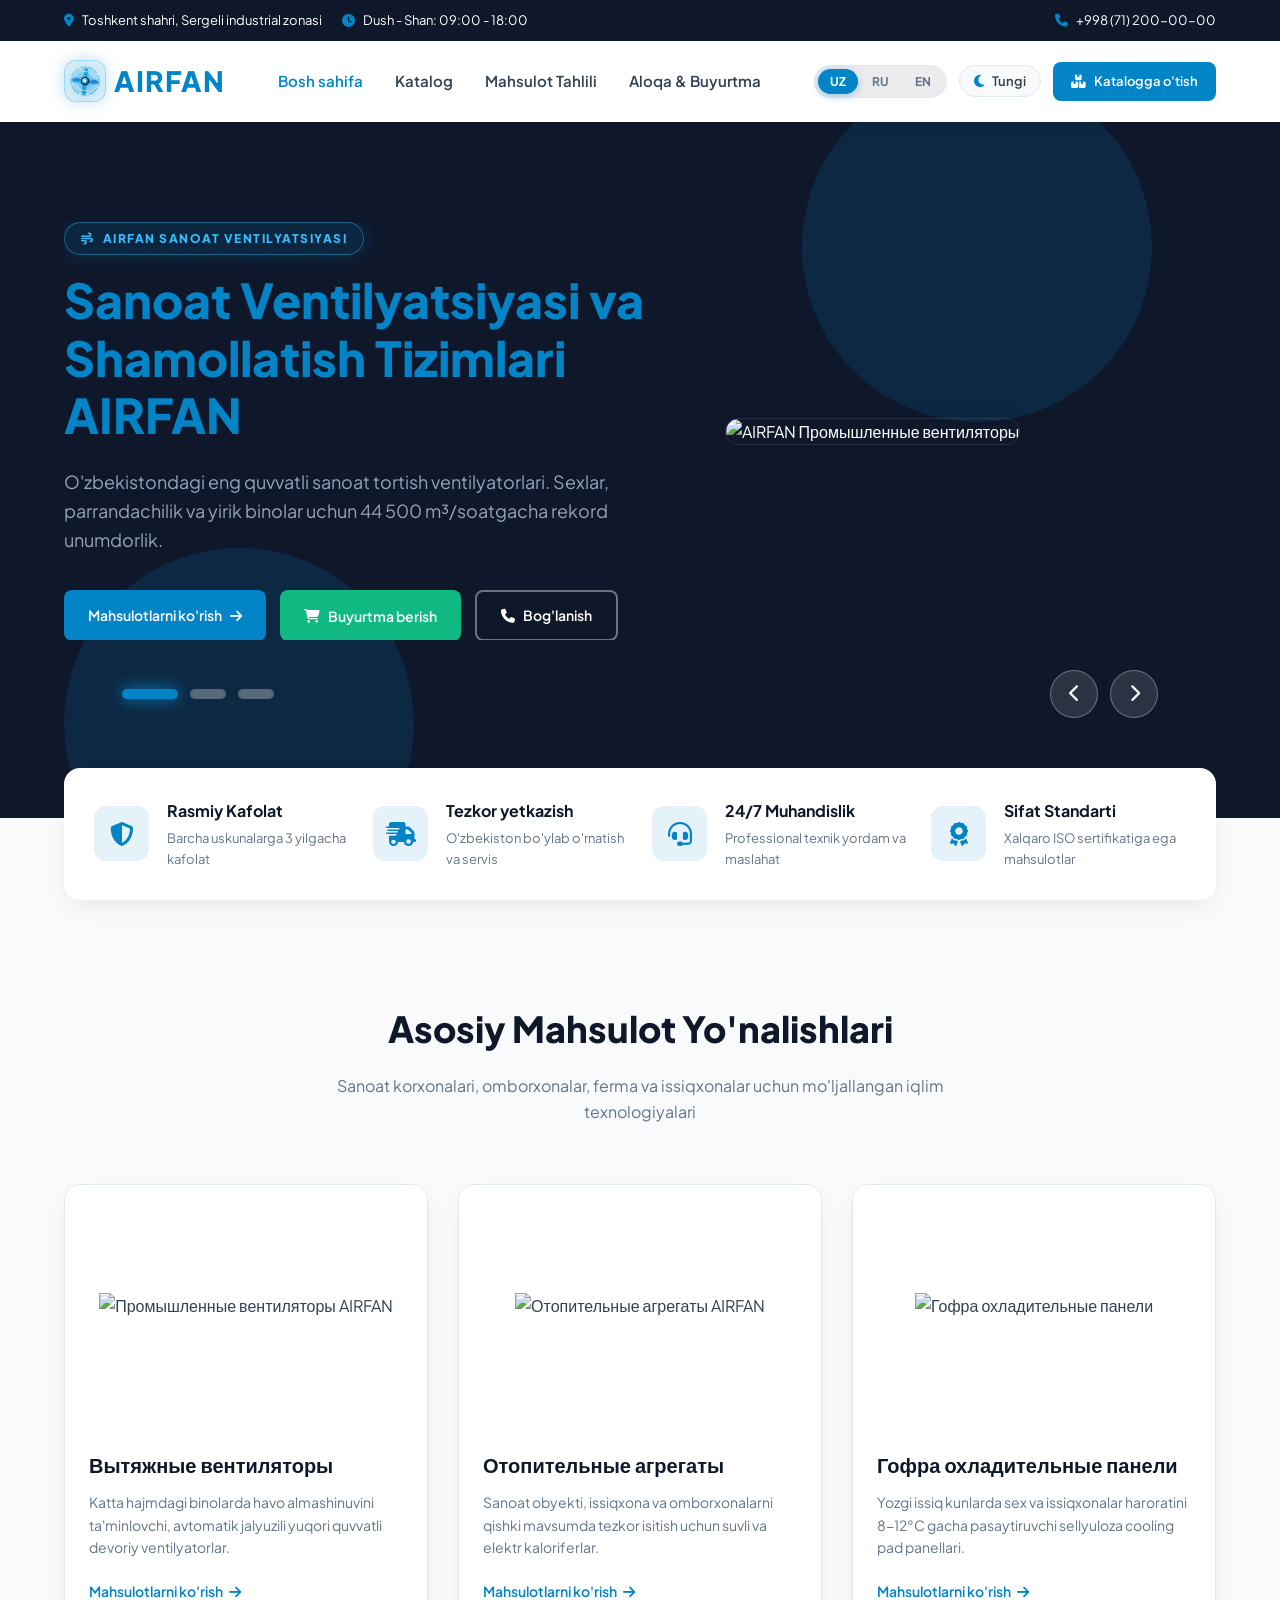
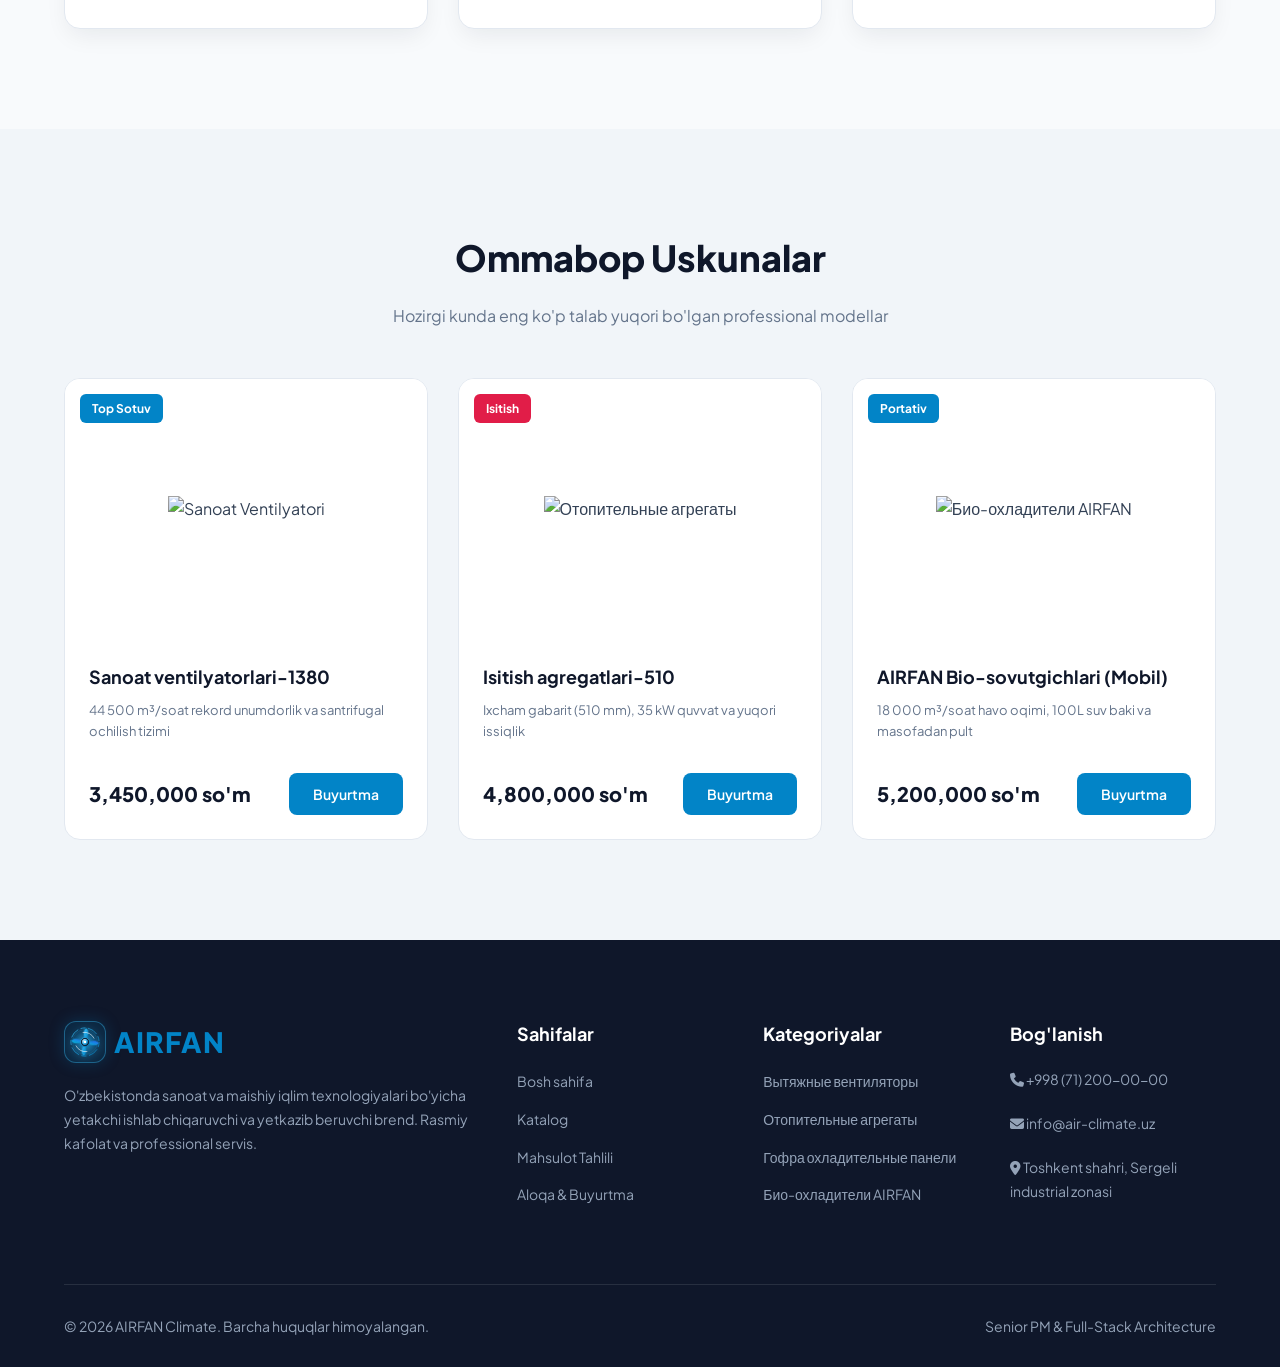
==== commit da08a69a: "feat: update hero section styling, add direct order buttons, and improve slider accessibility" ====
--- a/index.html
+++ b/index.html
@@ -170,7 +170,7 @@
 
         /* Hero Section Animation Styles */
         .hero {
-            background: linear-gradient(135deg, var(--primary) 0%, var(--primary-light) 100%);
+            background: #0f172a;
             color: var(--white);
             padding: 100px 5%;
             position: relative;
@@ -184,7 +184,7 @@
             width: 350px;
             height: 350px;
             border-radius: 50%;
-            background: radial-gradient(circle, rgba(2, 132, 199, 0.25) 0%, rgba(2, 132, 199, 0) 70%);
+            background: rgba(2, 132, 199, 0.15);
             animation: pulseGlow 6s infinite alternate ease-in-out;
             pointer-events: none;
         }
@@ -213,17 +213,21 @@
             gap: 60px;
             align-items: center;
             position: relative;
-            z-index: 2;
-        }
-
-        /* Fade-in-up animations for content */
+            z-index: 5;
+        }
+
+        .hero-content {
+            position: relative;
+            z-index: 20;
+            pointer-events: auto;
+        }
+
+        /* Hero content typography */
         .hero-content h1 {
             font-size: 48px;
             font-weight: 800;
             line-height: 1.2;
             margin-bottom: 24px;
-            animation: fadeInUp 1s ease-out forwards;
-            opacity: 0;
         }
 
         .hero-content h1 span {
@@ -235,15 +239,24 @@
             font-size: 18px;
             color: #94a3b8;
             margin-bottom: 36px;
-            animation: fadeInUp 1s ease-out 0.2s forwards;
-            opacity: 0;
         }
 
         .hero-buttons {
             display: flex;
-            gap: 16px;
-            animation: fadeInUp 1s ease-out 0.4s forwards;
-            opacity: 0;
+            gap: 14px;
+            flex-wrap: wrap;
+            position: relative;
+            z-index: 25;
+            pointer-events: auto;
+        }
+
+        .hero-buttons a,
+        .hero-buttons button {
+            position: relative;
+            z-index: 25;
+            pointer-events: auto;
+            cursor: pointer;
+            text-decoration: none;
         }
 
         @keyframes fadeInUp {
@@ -742,8 +755,8 @@
             <div class="hero-slide active">
                 <div class="hero-container">
                     <div class="hero-content">
-                        <div class="airfan-brand-emblem" data-i18n="hero_badge_1">
-                            <i class="fa-solid fa-wind"></i> AIRFAN SANOAT VENTILYATSIYASI
+                        <div class="airfan-brand-emblem">
+                            <i class="fa-solid fa-wind"></i> <span data-i18n="hero_badge_1">AIRFAN SANOAT VENTILYATSIYASI</span>
                         </div>
                         <h1>
                             <span data-i18n="hero_title_1">Sanoat Ventilyatsiyasi va Shamollatish Tizimlari</span>
@@ -756,8 +769,11 @@
                             <a href="catalog.html" class="btn btn-primary">
                                 <span data-i18n="hero_btn_view">Mahsulotlarni ko'rish</span> <i class="fa-solid fa-arrow-right"></i>
                             </a>
-                            <a href="contact.html" class="btn btn-outline" style="color: white; border-color: rgba(255,255,255,0.35);" data-i18n="hero_btn_contact">
-                                Bog'lanish
+                            <button type="button" class="btn btn-primary" style="background: #10b981; border: none;" onclick="openModal('AIRFAN Sanoat Ventilyatsiyasi-1380', '44 500 m³/soat')">
+                                <i class="fa-solid fa-cart-shopping"></i> <span data-i18n="hero_btn_order">Buyurtma berish</span>
+                            </button>
+                            <a href="contact.html" class="btn btn-outline" style="color: white; border-color: rgba(255,255,255,0.4);">
+                                <i class="fa-solid fa-phone"></i> <span data-i18n="hero_btn_contact">Bog'lanish</span>
                             </a>
                         </div>
                     </div>
@@ -771,8 +787,8 @@
             <div class="hero-slide">
                 <div class="hero-container">
                     <div class="hero-content">
-                        <div class="airfan-brand-emblem" data-i18n="hero_badge_2">
-                            <i class="fa-solid fa-fire"></i> AIRFAN ISITISH TEXNOLOGIYALARI
+                        <div class="airfan-brand-emblem">
+                            <i class="fa-solid fa-fire"></i> <span data-i18n="hero_badge_2">AIRFAN ISITISH TEXNOLOGIYALARI</span>
                         </div>
                         <h1>
                             <span data-i18n="hero_title_2">Sanoat Isitish Agregatlari va Kaloriferlar</span>
@@ -785,8 +801,11 @@
                             <a href="catalog.html" class="btn btn-primary">
                                 <span data-i18n="hero_btn_view">Mahsulotlarni ko'rish</span> <i class="fa-solid fa-arrow-right"></i>
                             </a>
-                            <a href="product-detail.html?product=1" class="btn btn-outline" style="color: white; border-color: rgba(255,255,255,0.35);" data-i18n="btn_analysis">
-                                Tahlil
+                            <button type="button" class="btn btn-primary" style="background: #10b981; border: none;" onclick="openModal('Isitish agregati - 800 AIRFAN', '3 800 000 so\'m')">
+                                <i class="fa-solid fa-cart-shopping"></i> <span data-i18n="hero_btn_order">Buyurtma berish</span>
+                            </button>
+                            <a href="product-detail.html?product=1" class="btn btn-outline" style="color: white; border-color: rgba(255,255,255,0.4);">
+                                <i class="fa-solid fa-sliders"></i> <span data-i18n="btn_analysis">Tahlil</span>
                             </a>
                         </div>
                     </div>
@@ -800,8 +819,8 @@
             <div class="hero-slide">
                 <div class="hero-container">
                     <div class="hero-content">
-                        <div class="airfan-brand-emblem" data-i18n="hero_badge_3">
-                            <i class="fa-solid fa-droplet"></i> AIRFAN TABIIY SOVUTISH TIZIMLARI
+                        <div class="airfan-brand-emblem">
+                            <i class="fa-solid fa-droplet"></i> <span data-i18n="hero_badge_3">AIRFAN TABIIY SOVUTISH TIZIMLARI</span>
                         </div>
                         <h1>
                             <span data-i18n="hero_title_3">Evaporativ Sovutish va Bio-Kulerlar</span>
@@ -814,8 +833,11 @@
                             <a href="catalog.html" class="btn btn-primary">
                                 <span data-i18n="hero_btn_view">Mahsulotlarni ko'rish</span> <i class="fa-solid fa-arrow-right"></i>
                             </a>
-                            <a href="product-detail.html?product=6" class="btn btn-outline" style="color: white; border-color: rgba(255,255,255,0.35);" data-i18n="btn_analysis">
-                                Tahlil
+                            <button type="button" class="btn btn-primary" style="background: #10b981; border: none;" onclick="openModal('AIRFAN Bio-sovutgichlari (Mobil)', '5 200 000 so\'m')">
+                                <i class="fa-solid fa-cart-shopping"></i> <span data-i18n="hero_btn_order">Buyurtma berish</span>
+                            </button>
+                            <a href="product-detail.html?product=6" class="btn btn-outline" style="color: white; border-color: rgba(255,255,255,0.4);">
+                                <i class="fa-solid fa-sliders"></i> <span data-i18n="btn_analysis">Tahlil</span>
                             </a>
                         </div>
                     </div>
@@ -830,15 +852,15 @@
         <!-- Slider Navigation Controls -->
         <div class="slider-controls">
             <div class="slider-dots" id="sliderDots">
-                <button type="button" class="slider-dot active" onclick="goToSlide(0)" aria-label="Slide 1"></button>
-                <button type="button" class="slider-dot" onclick="goToSlide(1)" aria-label="Slide 2"></button>
-                <button type="button" class="slider-dot" onclick="goToSlide(2)" aria-label="Slide 3"></button>
+                <button type="button" class="slider-dot active" onclick="goToSlide(0)" aria-label="1-slayd: Sanoat Ventilyatsiyasi"></button>
+                <button type="button" class="slider-dot" onclick="goToSlide(1)" aria-label="2-slayd: Isitish Agregatlari"></button>
+                <button type="button" class="slider-dot" onclick="goToSlide(2)" aria-label="3-slayd: Bio-Sovutish"></button>
             </div>
             <div class="slider-arrows">
-                <button type="button" class="slider-arrow-btn" onclick="prevSlide()" aria-label="Oldingi slayd">
+                <button type="button" class="slider-arrow-btn" onclick="prevSlide()" aria-label="Oldingi slayd" title="Oldingi slayd (Left arrow)">
                     <i class="fa-solid fa-chevron-left"></i>
                 </button>
-                <button type="button" class="slider-arrow-btn" onclick="nextSlide()" aria-label="Keyingi slayd">
+                <button type="button" class="slider-arrow-btn" onclick="nextSlide()" aria-label="Keyingi slayd" title="Keyingi slayd (Right arrow)">
                     <i class="fa-solid fa-chevron-right"></i>
                 </button>
             </div>
@@ -1064,27 +1086,38 @@
         let slideInterval = null;
 
         function showSlide(index) {
+            if (!slides || !slides.length) return;
             if (index < 0) index = slides.length - 1;
             if (index >= slides.length) index = 0;
             currentSlide = index;
 
             slides.forEach((s, idx) => {
-                if (idx === currentSlide) s.classList.add('active');
-                else s.classList.remove('active');
+                if (idx === currentSlide) {
+                    s.classList.add('active');
+                } else {
+                    s.classList.remove('active');
+                }
             });
 
             dots.forEach((d, idx) => {
-                if (idx === currentSlide) d.classList.add('active');
-                else d.classList.remove('active');
+                if (idx === currentSlide) {
+                    d.classList.add('active');
+                    d.setAttribute('aria-current', 'true');
+                } else {
+                    d.classList.remove('active');
+                    d.removeAttribute('aria-current');
+                }
             });
         }
 
         function nextSlide() {
             showSlide(currentSlide + 1);
+            restartAutoSlide();
         }
 
         function prevSlide() {
             showSlide(currentSlide - 1);
+            restartAutoSlide();
         }
 
         function goToSlide(index) {
@@ -1093,7 +1126,10 @@
         }
 
         function startAutoSlide() {
-            slideInterval = setInterval(nextSlide, 5000);
+            clearInterval(slideInterval);
+            slideInterval = setInterval(() => {
+                showSlide(currentSlide + 1);
+            }, 6000);
         }
 
         function restartAutoSlide() {
@@ -1101,12 +1137,43 @@
             startAutoSlide();
         }
 
+        // Start auto slide
+        showSlide(0);
         startAutoSlide();
 
-        const sliderElem = document.getElementById('heroSlider');
-        if (sliderElem) {
-            sliderElem.addEventListener('mouseenter', () => clearInterval(slideInterval));
-            sliderElem.addEventListener('mouseleave', () => startAutoSlide());
+        // Pause auto-sliding on hover over hero section or slider controls
+        const heroSection = document.querySelector('.hero');
+        if (heroSection) {
+            heroSection.addEventListener('mouseenter', () => clearInterval(slideInterval));
+            heroSection.addEventListener('mouseleave', () => startAutoSlide());
+        }
+
+        // Keyboard arrow navigation
+        document.addEventListener('keydown', (e) => {
+            if (e.key === 'ArrowLeft') {
+                prevSlide();
+            } else if (e.key === 'ArrowRight') {
+                nextSlide();
+            }
+        });
+
+        // Touch swipe support for mobile
+        let touchStartX = 0;
+        let touchEndX = 0;
+        const heroSliderElem = document.getElementById('heroSlider');
+        if (heroSliderElem) {
+            heroSliderElem.addEventListener('touchstart', (e) => {
+                touchStartX = e.changedTouches[0].screenX;
+            }, { passive: true });
+
+            heroSliderElem.addEventListener('touchend', (e) => {
+                touchEndX = e.changedTouches[0].screenX;
+                const swipeDist = touchEndX - touchStartX;
+                if (Math.abs(swipeDist) > 50) {
+                    if (swipeDist < 0) nextSlide();
+                    else prevSlide();
+                }
+            }, { passive: true });
         }
 
         // Order Modal & Telegram API
@@ -1122,6 +1189,13 @@
 
         function closeModal() {
             document.getElementById('orderModal').classList.remove('active');
+        }
+
+        const modalBackdropIndex = document.getElementById('orderModal');
+        if (modalBackdropIndex) {
+            modalBackdropIndex.addEventListener('click', (e) => {
+                if (e.target === modalBackdropIndex) closeModal();
+            });
         }
 
         const BOT_TOKEN = '8870087140:AAGhmm0WlIbp60iE2nBXagUrgWWs0n7otF0';
--- a/shared-theme.css
+++ b/shared-theme.css
@@ -7,7 +7,7 @@
    -------------------------------------------------------------------------- */
 :root {
     --brand-glow: rgba(2, 132, 199, 0.4);
-    --brand-gradient: linear-gradient(135deg, #38bdf8 0%, #0284c7 50%, #2563eb 100%);
+    --brand-gradient: #0284c7;
     --card-surface: #ffffff;
     --input-bg: #ffffff;
     --table-stripe: #f8fafc;
@@ -159,7 +159,7 @@
     width: 38px;
     height: 38px;
     border-radius: 10px;
-    background: linear-gradient(135deg, #0284c7 0%, #0369a1 100%);
+    background: #0284c7;
     display: flex;
     align-items: center;
     justify-content: center;
@@ -205,9 +205,23 @@
 }
 
 .airfan-gradient-title {
-    background: linear-gradient(135deg, #ffffff 30%, #38bdf8 80%, #60a5fa 100%);
-    -webkit-background-clip: text;
-    -webkit-text-fill-color: transparent;
+    background: none !important;
+    -webkit-background-clip: unset !important;
+    -webkit-text-fill-color: initial !important;
+    color: #0284c7 !important;
+    display: inline;
+}
+
+.page-banner {
+    background: #0f172a !important;
+    color: #ffffff !important;
+}
+
+.contact-title-blue {
+    background: none !important;
+    -webkit-background-clip: unset !important;
+    -webkit-text-fill-color: initial !important;
+    color: #0284c7 !important;
     display: inline;
 }
 
@@ -303,21 +317,26 @@
     position: relative;
     width: 100%;
     overflow: hidden;
+    z-index: 5;
 }
 
 .hero-slide {
     display: none;
-    animation: slideFadeIn 0.7s cubic-bezier(0.16, 1, 0.3, 1) forwards;
+    animation: slideFadeIn 0.6s cubic-bezier(0.16, 1, 0.3, 1) forwards;
+    position: relative;
+    z-index: 10;
 }
 
 .hero-slide.active {
-    display: grid;
+    display: block;
+    position: relative;
+    z-index: 12;
 }
 
 @keyframes slideFadeIn {
     from {
         opacity: 0;
-        transform: translateY(20px) scale(0.98);
+        transform: translateY(16px) scale(0.99);
     }
     to {
         opacity: 1;
@@ -330,67 +349,114 @@
     align-items: center;
     justify-content: space-between;
     max-width: 1400px;
-    margin: 25px auto 0;
+    margin: 30px auto 0;
     padding: 0 5%;
     position: relative;
-    z-index: 5;
+    z-index: 35;
+    pointer-events: auto;
 }
 
 .slider-dots {
     display: flex;
-    gap: 10px;
-    align-items: center;
+    gap: 12px;
+    align-items: center;
+    position: relative;
+    z-index: 35;
 }
 
 .slider-dot {
-    width: 32px;
-    height: 8px;
-    border-radius: 4px;
-    background: rgba(255, 255, 255, 0.25);
+    width: 36px;
+    height: 10px;
+    border-radius: 5px;
+    background: rgba(255, 255, 255, 0.3);
     cursor: pointer;
-    transition: var(--transition);
+    transition: all 0.3s cubic-bezier(0.4, 0, 0.2, 1);
     border: none;
+    position: relative;
+    z-index: 35;
+    outline: none;
+    padding: 0;
+}
+
+.slider-dot:hover {
+    background: rgba(255, 255, 255, 0.7);
+    transform: scaleY(1.3);
 }
 
 .slider-dot.active {
-    width: 50px;
+    width: 56px;
     background: var(--accent);
-    box-shadow: 0 0 12px var(--accent);
+    box-shadow: 0 0 16px var(--accent);
 }
 
 .slider-arrows {
     display: flex;
-    gap: 10px;
+    gap: 12px;
+    position: relative;
+    z-index: 35;
 }
 
 .slider-arrow-btn {
-    width: 44px;
-    height: 44px;
+    width: 48px;
+    height: 48px;
     border-radius: 50%;
-    background: rgba(255, 255, 255, 0.1);
-    border: 1px solid rgba(255, 255, 255, 0.2);
+    background: rgba(255, 255, 255, 0.12);
+    border: 1px solid rgba(255, 255, 255, 0.3);
     color: #ffffff;
-    font-size: 16px;
+    font-size: 18px;
     cursor: pointer;
     display: flex;
     align-items: center;
     justify-content: center;
-    transition: var(--transition);
-    backdrop-filter: blur(8px);
+    transition: all 0.3s cubic-bezier(0.4, 0, 0.2, 1);
+    backdrop-filter: blur(10px);
+    position: relative;
+    z-index: 35;
+    outline: none;
 }
 
 .slider-arrow-btn:hover {
     background: var(--accent);
     border-color: var(--accent);
-    transform: scale(1.08);
-    box-shadow: 0 0 16px var(--accent);
-}
-
-/* Ensure slide content is always visible when active */
+    transform: scale(1.1);
+    box-shadow: 0 0 18px var(--accent);
+}
+
+.slider-arrow-btn:active {
+    transform: scale(0.95);
+}
+
+/* Ensure slide content is always visible when active and buttons are clickable */
 .hero-slide.active .hero-content h1,
 .hero-slide.active .hero-content p,
 .hero-slide.active .hero-buttons {
     opacity: 1 !important;
+}
+
+.hero-slide .hero-content {
+    position: relative;
+    z-index: 20;
+    pointer-events: auto;
+}
+
+.hero-slide .hero-buttons {
+    position: relative;
+    z-index: 25;
+    display: flex;
+    gap: 14px;
+    flex-wrap: wrap;
+    pointer-events: auto;
+    margin-top: 10px;
+}
+
+.hero-slide .hero-buttons .btn,
+.hero-slide .hero-buttons a,
+.hero-slide .hero-buttons button {
+    position: relative;
+    z-index: 25;
+    pointer-events: auto;
+    cursor: pointer;
+    text-decoration: none;
 }
 
 /* Logo Custom Emblem Icon & SVG */
@@ -398,7 +464,7 @@
     width: 42px;
     height: 42px;
     border-radius: 12px;
-    background: linear-gradient(135deg, rgba(2, 132, 199, 0.2) 0%, rgba(56, 189, 248, 0.1) 100%);
+    background: rgba(2, 132, 199, 0.15);
     border: 1px solid rgba(56, 189, 248, 0.4);
     display: flex;
     align-items: center;
@@ -433,24 +499,14 @@
         display: flex !important;
         overflow-x: auto !important;
         scroll-snap-type: x mandatory;
-        padding-bottom: 12px !important;
+        padding-bottom: 10px !important;
         -webkit-overflow-scrolling: touch;
+        gap: 8px !important;
     }
     .selector-pill {
         flex: 0 0 auto;
-        min-width: 220px;
+        min-width: 180px;
         scroll-snap-align: start;
     }
-    .thumbs-grid {
-        display: flex !important;
-        overflow-x: auto !important;
-        scroll-snap-type: x mandatory;
-        padding-bottom: 10px !important;
-        -webkit-overflow-scrolling: touch;
-    }
-    .thumb-item {
-        flex: 0 0 120px;
-        scroll-snap-align: start;
-    }
-}
-
+}
+
